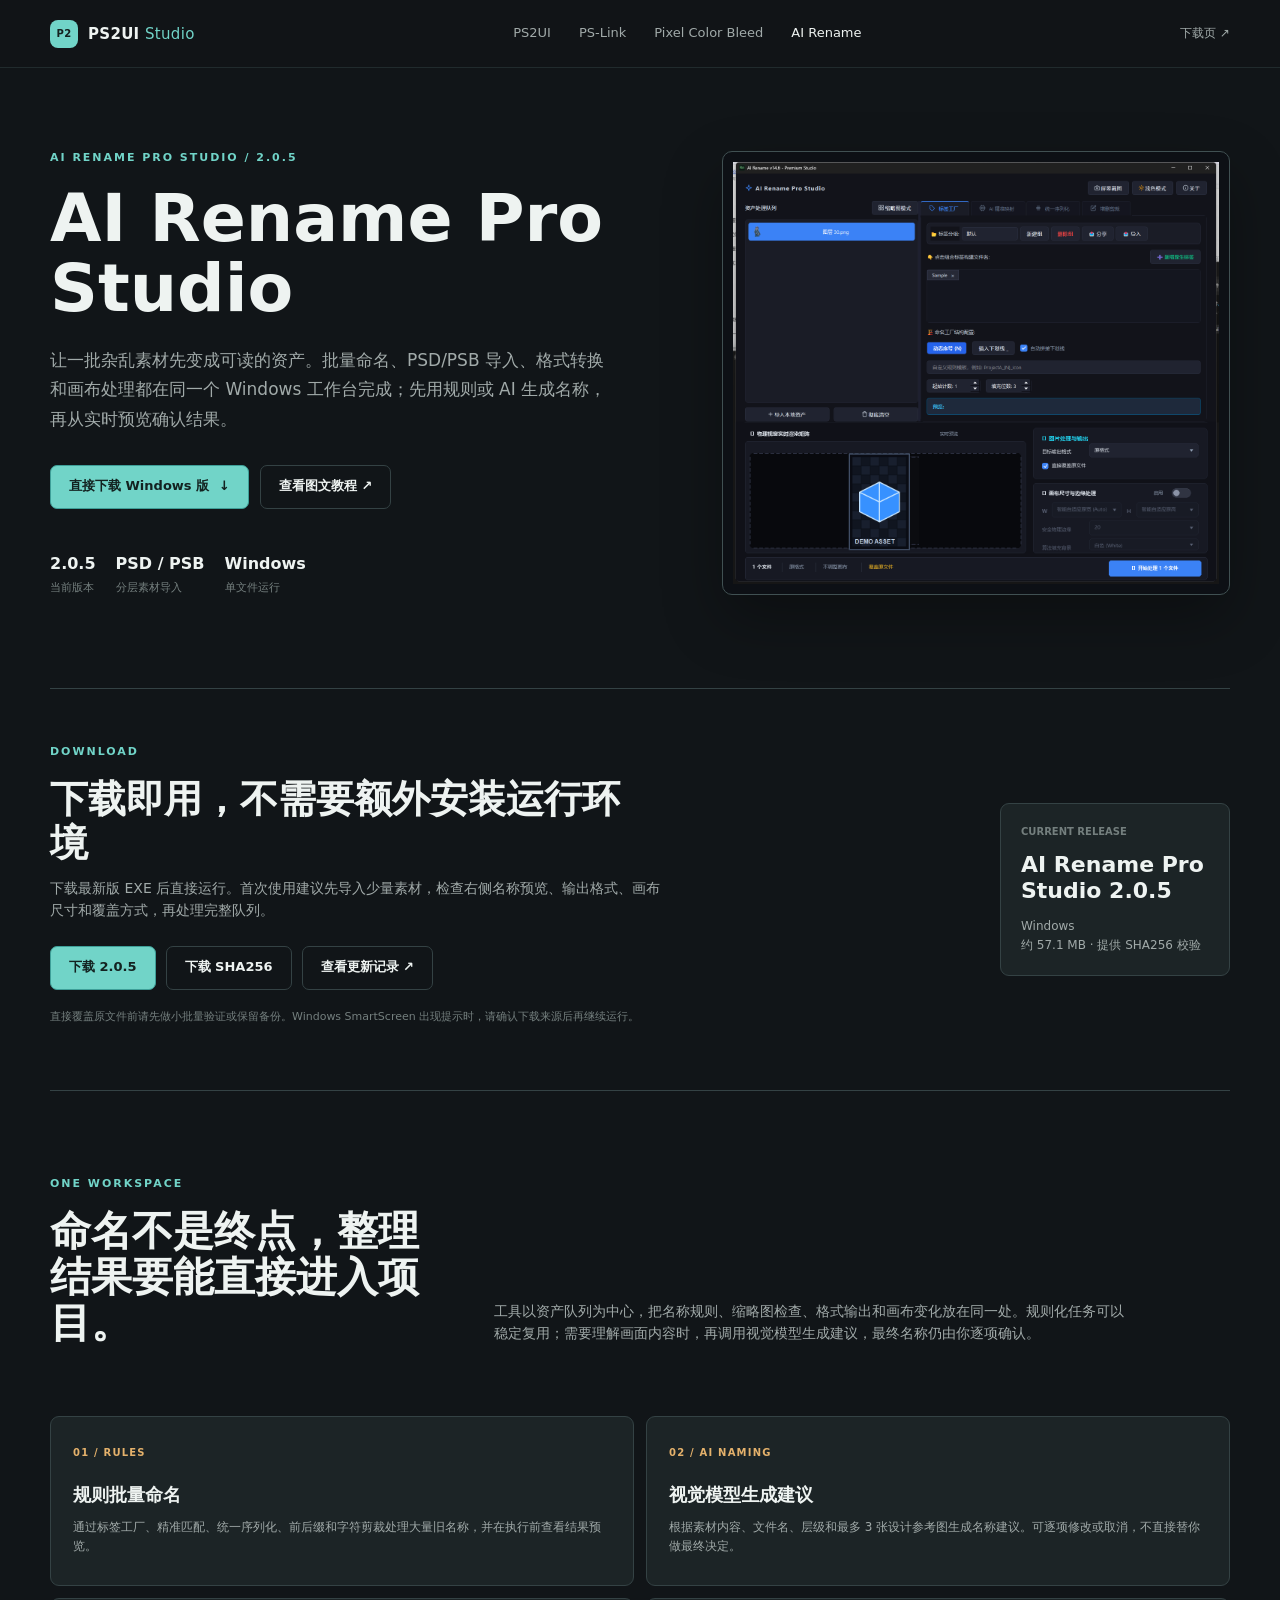
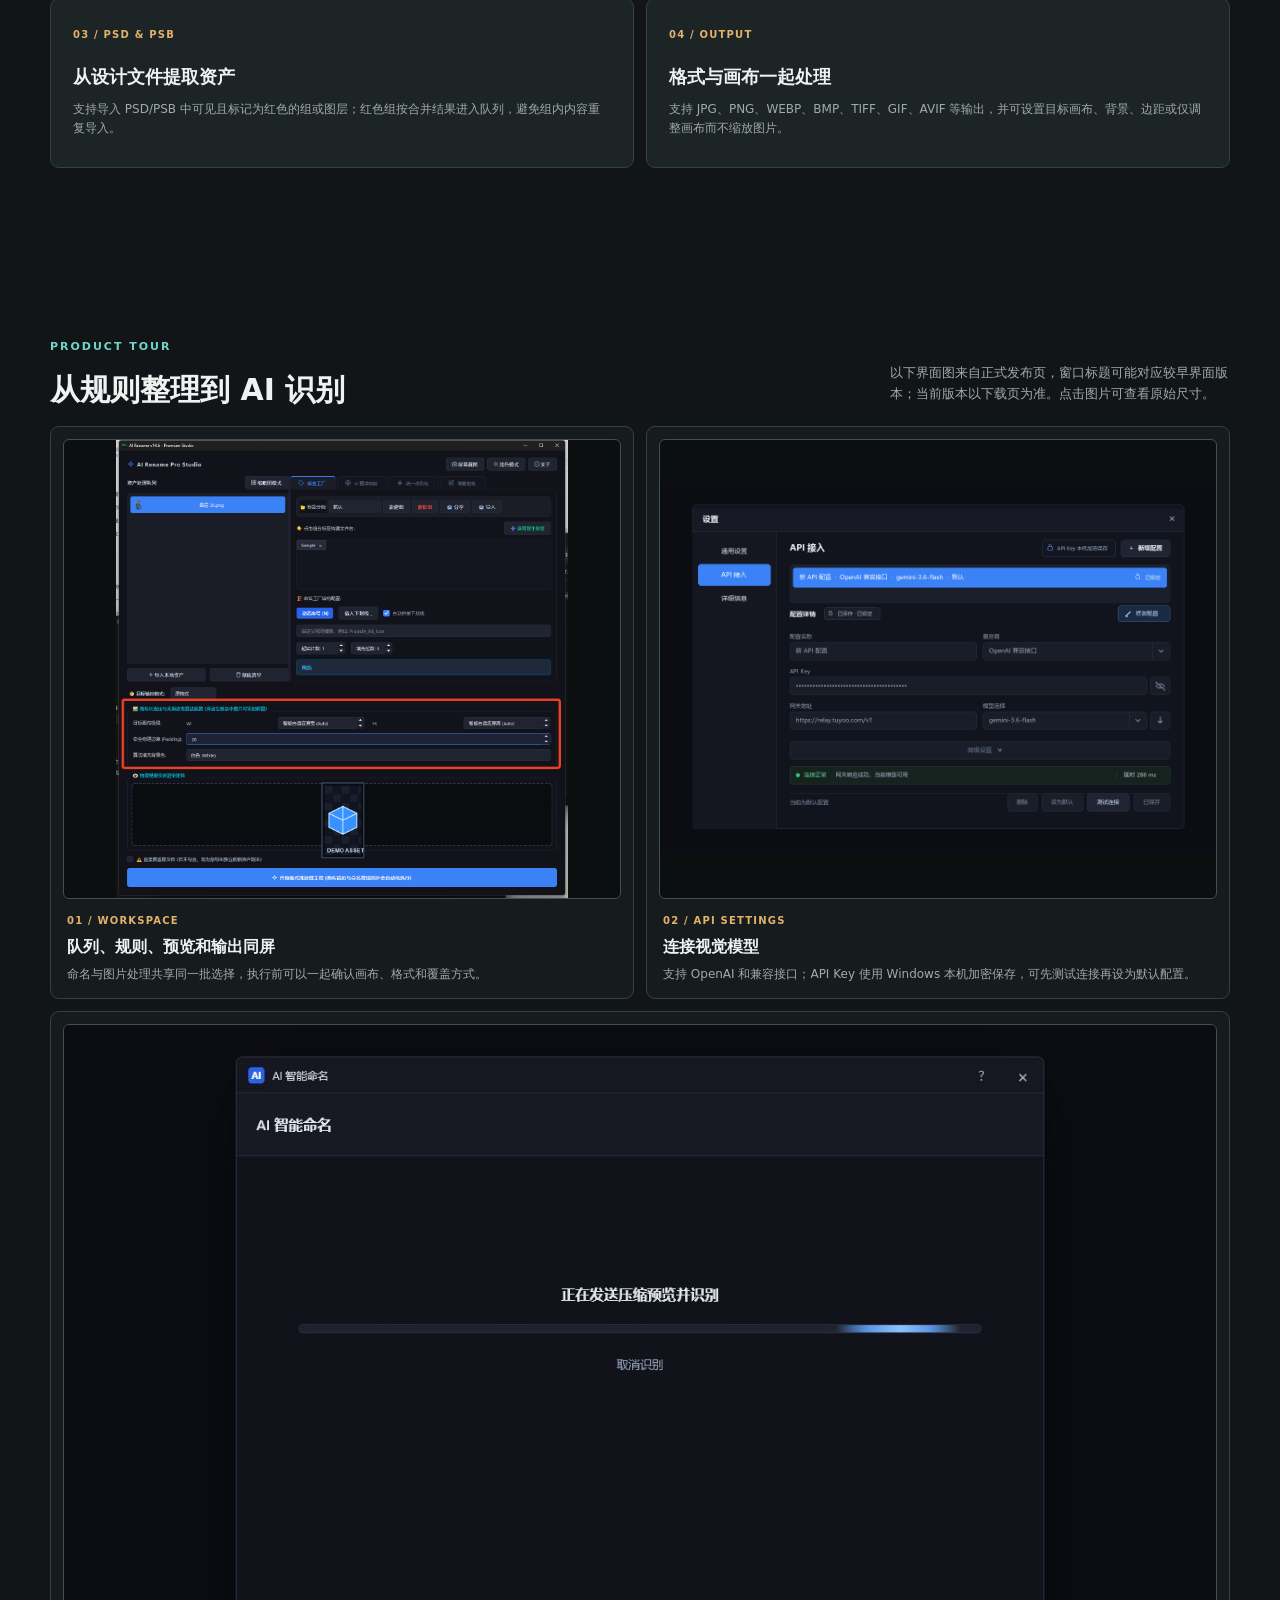
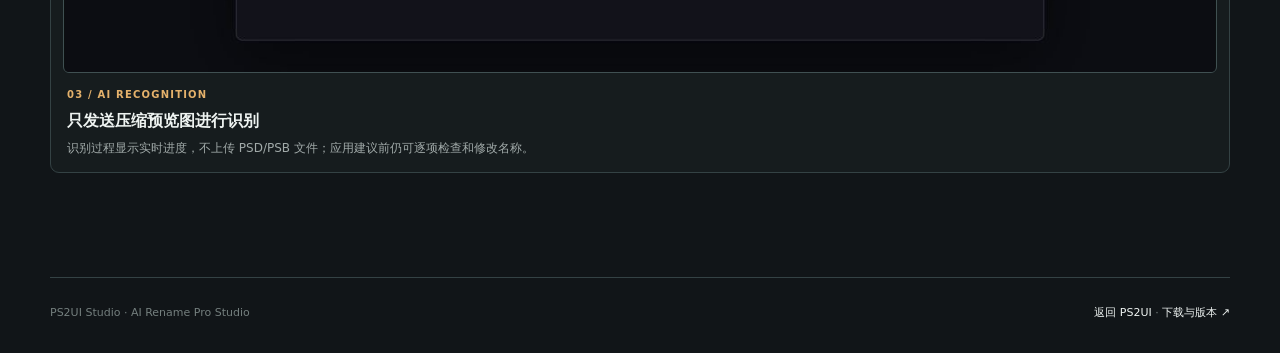
==== site/ai-rename.html @ 1128de28 "feat: add AI Rename product page" ====
<!doctype html>
<html lang="zh-CN">
  <head>
    <meta charset="UTF-8" />
    <meta name="viewport" content="width=device-width, initial-scale=1" />
    <meta name="theme-color" content="#111518" />
    <meta name="description" content="AI Rename Pro Studio 是面向设计资产、游戏资源和图片素材的 Windows 批量命名与整理工具。" />
    <title>AI Rename Pro Studio | PS2UI Studio</title>
    <link rel="stylesheet" href="./styles.css" />
  </head>
  <body class="tool-page">
    <header class="site-header">
      <a class="wordmark" href="./" aria-label="PS2UI Studio 首页"><span class="wordmark-mark">P2</span><span>PS2UI <em>Studio</em></span></a>
      <nav class="site-nav" aria-label="主导航">
        <a href="./">PS2UI</a>
        <a href="./ps-link.html">PS-Link</a>
        <a href="./pixel-color-bleed.html">Pixel Color Bleed</a>
        <a class="current" href="./ai-rename.html" aria-current="page">AI Rename</a>
      </nav>
      <a class="header-link" href="https://github.com/LeoWalker023/AI-Rename-Pro-Studio-Releases/releases/latest" target="_blank" rel="noreferrer">下载页 <span aria-hidden="true">↗</span></a>
    </header>

    <main id="top">
      <section class="tool-page-hero section-shell">
        <div class="tool-page-copy">
          <p class="eyebrow">AI RENAME PRO STUDIO / 2.0.5</p>
          <h1>AI Rename Pro Studio</h1>
          <p class="hero-lead">让一批杂乱素材先变成可读的资产。批量命名、PSD/PSB 导入、格式转换和画布处理都在同一个 Windows 工作台完成；先用规则或 AI 生成名称，再从实时预览确认结果。</p>
          <div class="hero-actions"><a class="button button-primary" href="https://github.com/LeoWalker023/AI-Rename-Pro-Studio-Releases/releases/download/v2.0.5/AI-Rename-Pro-Studio-2.0.5.exe">直接下载 Windows 版 <span aria-hidden="true">↓</span></a><a class="button button-quiet" href="https://github.com/LeoWalker023/AI-Rename-Pro-Studio-Releases/blob/main/docs/AI-RENAME-README.md" target="_blank" rel="noreferrer">查看图文教程 ↗</a></div>
          <div class="hero-facts" aria-label="AI Rename Pro Studio 信息"><span><strong>2.0.5</strong> 当前版本</span><span><strong>PSD / PSB</strong> 分层素材导入</span><span><strong>Windows</strong> 单文件运行</span></div>
        </div>
        <div class="tool-page-visual ai-rename-visual"><a href="./assets/ai-rename-main.png" target="_blank" rel="noreferrer"><img src="./assets/ai-rename-main.png" alt="AI Rename Pro Studio 主界面，包含资产队列、命名规则、输出与画布设置" /></a></div>
      </section>

      <section class="section-shell tool-download ai-rename-download">
        <div class="tool-download-copy">
          <p class="eyebrow">DOWNLOAD</p>
          <h2>下载即用，不需要额外安装运行环境</h2>
          <p>下载最新版 EXE 后直接运行。首次使用建议先导入少量素材，检查右侧名称预览、输出格式、画布尺寸和覆盖方式，再处理完整队列。</p>
          <div class="tool-download-actions"><a class="button button-primary" href="https://github.com/LeoWalker023/AI-Rename-Pro-Studio-Releases/releases/download/v2.0.5/AI-Rename-Pro-Studio-2.0.5.exe">下载 2.0.5</a><a class="button button-quiet" href="https://github.com/LeoWalker023/AI-Rename-Pro-Studio-Releases/releases/download/v2.0.5/AI-Rename-Pro-Studio-2.0.5.exe.sha256">下载 SHA256</a><a class="button button-quiet" href="https://github.com/LeoWalker023/AI-Rename-Pro-Studio-Releases/releases/latest" target="_blank" rel="noreferrer">查看更新记录 ↗</a></div>
          <p class="tool-note">直接覆盖原文件前请先做小批量验证或保留备份。Windows SmartScreen 出现提示时，请确认下载来源后再继续运行。</p>
        </div>
        <aside class="download-spec" aria-label="下载信息"><span>CURRENT RELEASE</span><strong>AI Rename Pro Studio 2.0.5</strong><small>Windows<br />约 57.1 MB · 提供 SHA256 校验</small></aside>
      </section>

      <section class="section-shell tool-explanation">
        <div><p class="eyebrow">ONE WORKSPACE</p><h2>命名不是终点，整理结果要能直接进入项目。</h2></div>
        <p>工具以资产队列为中心，把名称规则、缩略图检查、格式输出和画布变化放在同一处。规则化任务可以稳定复用；需要理解画面内容时，再调用视觉模型生成建议，最终名称仍由你逐项确认。</p>
      </section>

      <section class="section-shell tool-detail-grid">
        <article class="tool-detail"><span class="guide-kicker">01 / RULES</span><h3>规则批量命名</h3><p>通过标签工厂、精准匹配、统一序列化、前后缀和字符剪裁处理大量旧名称，并在执行前查看结果预览。</p></article>
        <article class="tool-detail"><span class="guide-kicker">02 / AI NAMING</span><h3>视觉模型生成建议</h3><p>根据素材内容、文件名、层级和最多 3 张设计参考图生成名称建议。可逐项修改或取消，不直接替你做最终决定。</p></article>
        <article class="tool-detail"><span class="guide-kicker">03 / PSD &amp; PSB</span><h3>从设计文件提取资产</h3><p>支持导入 PSD/PSB 中可见且标记为红色的组或图层；红色组按合并结果进入队列，避免组内内容重复导入。</p></article>
        <article class="tool-detail"><span class="guide-kicker">04 / OUTPUT</span><h3>格式与画布一起处理</h3><p>支持 JPG、PNG、WEBP、BMP、TIFF、GIF、AVIF 等输出，并可设置目标画布、背景、边距或仅调整画布而不缩放图片。</p></article>
      </section>

      <section class="section-shell ai-rename-showcase">
        <div class="panel-gallery-heading"><div><p class="eyebrow">PRODUCT TOUR</p><h3>从规则整理到 AI 识别</h3></div><p>以下界面图来自正式发布页，窗口标题可能对应较早界面版本；当前版本以下载页为准。点击图片可查看原始尺寸。</p></div>
        <div class="panel-gallery ai-rename-gallery">
          <figure class="panel-shot"><div class="panel-shot-image"><a href="./assets/ai-rename-workspace.png" target="_blank" rel="noreferrer"><img src="./assets/ai-rename-workspace.png" alt="AI Rename Pro Studio 画布处理和批量执行界面" /></a></div><figcaption><span class="panel-shot-kicker">01 / WORKSPACE</span><strong>队列、规则、预览和输出同屏</strong><span>命名与图片处理共享同一批选择，执行前可以一起确认画布、格式和覆盖方式。</span></figcaption></figure>
          <figure class="panel-shot"><div class="panel-shot-image"><a href="./assets/ai-rename-api-settings.png" target="_blank" rel="noreferrer"><img src="./assets/ai-rename-api-settings.png" alt="AI Rename Pro Studio API 接入设置界面" /></a></div><figcaption><span class="panel-shot-kicker">02 / API SETTINGS</span><strong>连接视觉模型</strong><span>支持 OpenAI 和兼容接口；API Key 使用 Windows 本机加密保存，可先测试连接再设为默认配置。</span></figcaption></figure>
          <figure class="panel-shot panel-shot-wide"><div class="panel-shot-image"><a href="./assets/ai-rename-ai-progress.jpg" target="_blank" rel="noreferrer"><img src="./assets/ai-rename-ai-progress.jpg" alt="AI Rename Pro Studio 正在发送压缩预览并进行 AI 识别" /></a></div><figcaption><span class="panel-shot-kicker">03 / AI RECOGNITION</span><strong>只发送压缩预览图进行识别</strong><span>识别过程显示实时进度，不上传 PSD/PSB 文件；应用建议前仍可逐项检查和修改名称。</span></figcaption></figure>
        </div>
      </section>
    </main>

    <footer class="site-footer section-shell"><span>PS2UI Studio · AI Rename Pro Studio</span><span><a href="./">返回 PS2UI</a> · <a href="https://github.com/LeoWalker023/AI-Rename-Pro-Studio-Releases/releases/latest" target="_blank" rel="noreferrer">下载与版本 ↗</a></span></footer>
  </body>
</html>
---- site/styles.css ----
:root {
  --ink: #eef3f1;
  --muted: #a1aaa9;
  --quiet: #747f7e;
  --bg: #111518;
  --band: #171d1f;
  --surface: #1c2426;
  --surface-2: #232c2e;
  --line: #344244;
  --teal: #71d4c8;
  --teal-deep: #3e9f98;
  --amber: #e4b16b;
  --coral: #e2776d;
}

* { box-sizing: border-box; }

html { scroll-behavior: smooth; }

body {
  margin: 0;
  color: var(--ink);
  background: var(--bg);
  font-family: Inter, ui-sans-serif, system-ui, -apple-system, BlinkMacSystemFont, "Segoe UI", "Microsoft YaHei", sans-serif;
  font-size: 15px;
  line-height: 1.6;
}

a { color: inherit; text-decoration: none; }

.section-shell { width: min(1180px, calc(100% - 48px)); margin: 0 auto; }

.site-header {
  position: sticky;
  top: 0;
  z-index: 10;
  display: flex;
  align-items: center;
  justify-content: space-between;
  gap: 24px;
  min-height: 68px;
  padding: 0 max(24px, calc((100vw - 1180px) / 2));
  border-bottom: 1px solid rgba(112, 143, 142, 0.18);
  background: rgba(17, 21, 24, 0.94);
  backdrop-filter: blur(14px);
}

.wordmark { display: inline-flex; align-items: center; gap: 10px; font-size: 15px; font-weight: 700; letter-spacing: .02em; }
.wordmark em { color: var(--teal); font-style: normal; font-weight: 500; }
.wordmark-mark { display: grid; place-items: center; width: 28px; height: 28px; border-radius: 8px; color: #14211f; background: var(--teal); font-size: 10px; font-weight: 800; }
.site-nav { display: flex; gap: 28px; color: var(--muted); font-size: 13px; }
.site-nav a:hover, .header-link:hover, .text-link:hover { color: var(--teal); }
.site-nav a.current { color: var(--ink); }
.header-link { color: var(--muted); font-size: 12px; }

.hero { display: grid; grid-template-columns: minmax(0, .92fr) minmax(420px, 1.08fr); align-items: center; gap: 76px; min-height: 620px; padding-top: 68px; padding-bottom: 76px; }
.eyebrow { margin: 0 0 16px; color: var(--teal); font-size: 11px; font-weight: 700; letter-spacing: .18em; }
h1, h2, h3, p { margin-top: 0; }
h1 { max-width: 620px; margin-bottom: 22px; font-size: clamp(42px, 5.2vw, 72px); line-height: 1.06; letter-spacing: 0; }
.hero-lead { max-width: 560px; margin-bottom: 30px; color: var(--muted); font-size: 17px; line-height: 1.75; }
.hero-actions { display: flex; flex-wrap: wrap; gap: 11px; }
.button { display: inline-flex; align-items: center; justify-content: center; gap: 10px; min-height: 44px; padding: 0 18px; border: 1px solid var(--line); border-radius: 7px; font-size: 13px; font-weight: 700; }
.button-primary { border-color: var(--teal-deep); color: #132220; background: var(--teal); }
.button-primary:hover { background: #8ce2d8; }
.button-quiet { color: var(--ink); background: transparent; }
.button-quiet:hover { border-color: var(--teal-deep); color: var(--teal); }
.hero-facts { display: flex; flex-wrap: wrap; gap: 20px; margin-top: 42px; color: var(--quiet); font-size: 11px; }
.hero-facts strong { display: block; margin-bottom: 3px; color: var(--ink); font-size: 16px; font-variant-numeric: tabular-nums; }

.hero-visual { min-width: 0; }
.visual-window { overflow: hidden; border: 1px solid #405052; border-radius: 12px; background: var(--surface); box-shadow: 0 25px 70px rgba(0, 0, 0, .32); }
.visual-window-bar { display: flex; align-items: center; gap: 6px; height: 40px; padding: 0 16px; border-bottom: 1px solid var(--line); color: #8d9997; background: #182022; font-size: 10px; }
.visual-window-bar span { width: 7px; height: 7px; border-radius: 50%; background: #56605f; }
.visual-window-bar span:first-child { background: var(--coral); }
.visual-window-bar span:nth-child(2) { background: var(--amber); }
.visual-window-bar span:nth-child(3) { background: var(--teal); }
.visual-window-bar b { margin-left: 8px; font-weight: 600; letter-spacing: .06em; }
.visual-window-body { display: grid; grid-template-columns: 148px minmax(0, 1fr); min-height: 360px; }
.visual-sidebar { padding: 22px 14px; border-right: 1px solid var(--line); background: #192022; }
.sidebar-label { display: block; margin-bottom: 10px; color: #6f7c7a; font-size: 9px; font-weight: 700; letter-spacing: .14em; }
.sidebar-label.lower { margin-top: 28px; }
.sidebar-item { display: block; padding: 8px 9px; border-radius: 5px; color: #87918f; font-size: 11px; }
.sidebar-item.active { color: var(--ink); background: #2b4746; }
.target-chip { display: inline-block; margin: 0 4px 6px 0; padding: 3px 6px; border: 1px solid #3d5554; border-radius: 999px; color: #8cc3bd; font-size: 9px; }
.visual-stage { display: flex; flex-direction: column; justify-content: center; min-width: 0; padding: 30px 34px; background: #202729; }
.stage-caption, .stage-footer { display: flex; justify-content: space-between; gap: 16px; color: #8c9997; font-size: 10px; }
.stage-caption b { color: var(--teal); font-weight: 600; }
.slice-art { display: grid; grid-template-columns: 26% 48% 26%; grid-template-rows: 29% 42% 29%; width: min(100%, 390px); aspect-ratio: 1.9; margin: 24px auto; border: 1px solid #74cfc6; background: #315b58; box-shadow: 0 14px 28px rgba(0, 0, 0, .25); }
.slice-art i { display: block; border: 1px solid rgba(164, 238, 230, .3); background: #407772; }
.slice-art i:nth-child(2), .slice-art i:nth-child(4), .slice-art i:nth-child(6), .slice-art i:nth-child(8) { background: #4e9189; }
.slice-art i:nth-child(5) { background: #65a8a0; }
.stage-footer { justify-content: flex-start; align-items: center; flex-wrap: wrap; }
.stage-dot, .live-dot { display: inline-block; width: 7px; height: 7px; border-radius: 50%; background: var(--teal); box-shadow: 0 0 0 3px rgba(113, 212, 200, .12); }
.stage-size { margin-left: auto; color: #6c7b79; }

.release-band { display: flex; justify-content: space-between; gap: 24px; padding: 15px max(24px, calc((100vw - 1180px) / 2)); border-top: 1px solid var(--line); border-bottom: 1px solid var(--line); color: var(--muted); background: var(--band); font-size: 12px; }
.release-band > div:first-child { display: flex; align-items: center; gap: 10px; color: var(--ink); }
.release-band-note { color: var(--quiet); }

.content-section { padding-top: 104px; padding-bottom: 104px; }
.section-heading { display: flex; align-items: end; justify-content: space-between; gap: 48px; margin-bottom: 36px; }
.section-heading.compact { margin-bottom: 28px; }
.section-heading h2 { margin-bottom: 0; font-size: clamp(28px, 3vw, 42px); line-height: 1.15; }
.section-heading > p { max-width: 390px; margin-bottom: 3px; color: var(--muted); font-size: 13px; }
.text-link { color: var(--teal); font-size: 12px; font-weight: 700; white-space: nowrap; }
.product-grid { display: grid; grid-template-columns: repeat(3, minmax(0, 1fr)); gap: 12px; }
.product-card { display: flex; flex-direction: column; min-height: 258px; padding: 22px; border: 1px solid var(--line); border-radius: 9px; background: var(--surface); }
.product-card:hover { border-color: #50706e; background: var(--surface-2); }
.product-card-featured { border-color: #5b9f98; background: #203331; }
.product-card-featured:hover { border-color: var(--teal); background: #27413f; }
.product-card-featured .product-icon { border-color: var(--teal); color: #112321; background: var(--teal); }
.product-card-featured .product-kind { color: var(--amber); }
.product-top { display: flex; align-items: flex-start; justify-content: space-between; gap: 16px; }
.product-icon { display: grid; place-items: center; width: 32px; height: 32px; border: 1px solid #4a6664; border-radius: 8px; color: var(--teal); background: #243a39; font-size: 10px; font-weight: 800; letter-spacing: .04em; }
.product-kind { color: var(--quiet); font-size: 10px; text-align: right; }
.product-card h3 { margin: 24px 0 6px; font-size: 20px; }
.product-host { min-height: 42px; color: var(--muted); font-size: 12px; }
.product-description { margin: 0; color: var(--quiet); font-size: 12px; line-height: 1.55; }
.product-meta { display: flex; align-items: center; justify-content: space-between; gap: 10px; margin-top: auto; padding-top: 20px; border-top: 1px solid #303b3d; }
.product-version { color: var(--teal); font-size: 12px; font-weight: 700; font-variant-numeric: tabular-nums; }
.product-download { color: var(--ink); font-size: 12px; font-weight: 700; }
.product-download:hover { color: var(--teal); }
.loading-state { grid-column: 1 / -1; padding: 28px; border: 1px dashed var(--line); color: var(--muted); text-align: center; }
.error-state { color: var(--coral); }

.workflow-section { border-top: 1px solid var(--line); }
.workflow-line { display: grid; grid-template-columns: repeat(3, 1fr); gap: 0; border-top: 1px solid var(--line); }
.workflow-step { min-height: 204px; padding: 24px 28px 20px 0; border-right: 1px solid var(--line); }
.workflow-step + .workflow-step { padding-left: 28px; }
.workflow-step:last-child { border-right: 0; }
.step-number { color: var(--amber); font-size: 11px; font-weight: 700; letter-spacing: .12em; }
.workflow-step h3 { margin: 24px 0 8px; font-size: 17px; }
.workflow-step p { max-width: 260px; margin-bottom: 0; color: var(--muted); font-size: 12px; }

.tutorial-section { border-top: 1px solid var(--line); }
.tutorial-video { display: grid; grid-template-columns: minmax(220px, .72fr) minmax(0, 1.28fr); align-items: stretch; gap: 30px; margin-bottom: 38px; padding: 22px; border: 1px solid var(--line); border-radius: 9px; background: linear-gradient(115deg, #1b2527 0%, #182022 100%); }
.tutorial-video-copy { display: flex; flex-direction: column; justify-content: center; min-width: 0; }
.tutorial-video-copy .eyebrow { margin-bottom: 12px; }
.tutorial-video-copy h3 { max-width: 340px; margin-bottom: 12px; font-size: clamp(21px, 2.4vw, 30px); line-height: 1.2; }
.tutorial-video-copy p:not(.eyebrow) { max-width: 380px; margin-bottom: 22px; color: var(--muted); font-size: 13px; }
.tutorial-video-details { display: flex; align-items: center; justify-content: space-between; flex-wrap: wrap; gap: 12px; color: var(--quiet); font-size: 11px; }
.video-download { color: var(--teal); font-weight: 700; }
.video-download:hover { color: var(--ink); }
.tutorial-video-frame { min-width: 0; overflow: hidden; aspect-ratio: 16 / 9; border: 1px solid #405052; border-radius: 7px; background: #0b0f10; box-shadow: 0 18px 34px rgba(0, 0, 0, .22); }
.tutorial-video-frame video { display: block; width: 100%; height: 100%; background: #0b0f10; object-fit: contain; }
.panel-gallery-heading { display: flex; align-items: end; justify-content: space-between; gap: 28px; margin: 46px 0 18px; }
.panel-gallery-heading h3 { margin-bottom: 0; font-size: clamp(21px, 2.4vw, 30px); line-height: 1.2; }
.panel-gallery-heading > p { max-width: 340px; margin-bottom: 3px; color: var(--muted); font-size: 13px; }
.panel-gallery { display: grid; grid-template-columns: repeat(3, minmax(0, 1fr)); gap: 12px; margin-bottom: 38px; }
.panel-shot { min-width: 0; margin: 0; padding: 12px; border: 1px solid var(--line); border-radius: 9px; background: #161c1e; }
.panel-shot-image { display: flex; align-items: flex-start; justify-content: center; height: 620px; overflow: hidden; border: 1px solid #405052; border-radius: 6px; background: #0b0f10; }
.panel-shot-image a { display: flex; align-items: flex-start; justify-content: center; width: 100%; height: 100%; }
.panel-shot-image img { display: block; width: 100%; height: 100%; object-fit: contain; }
.panel-shot figcaption { display: flex; flex-direction: column; gap: 5px; padding: 14px 4px 2px; }
.panel-shot-kicker { color: var(--amber); font-size: 10px; font-weight: 700; letter-spacing: .12em; }
.panel-shot strong { font-size: 16px; }
.panel-shot figcaption span:last-child { color: var(--muted); font-size: 12px; }
.guide-grid { display: grid; grid-template-columns: repeat(3, 1fr); gap: 12px; }
.guide-item { display: flex; flex-direction: column; min-height: 180px; padding: 22px; border: 1px solid var(--line); border-radius: 9px; background: #161c1e; }
.guide-item:hover { border-color: #50706e; background: var(--surface); }
.guide-kicker { color: var(--amber); font-size: 10px; font-weight: 700; letter-spacing: .12em; }
.guide-item strong { margin: 24px 0 7px; font-size: 17px; }
.guide-item span:last-child { color: var(--muted); font-size: 12px; }

.tool-page-hero { display: grid; grid-template-columns: minmax(0, 1fr) minmax(340px, .84fr); align-items: center; gap: 68px; min-height: 620px; padding-top: 72px; padding-bottom: 82px; }
.tool-page-copy { min-width: 0; }
.tool-page-copy h1 { max-width: 660px; margin-bottom: 22px; }
.tool-page-visual { display: flex; align-items: flex-start; justify-content: center; min-width: 0; max-height: 590px; overflow: hidden; border: 1px solid #405052; border-radius: 10px; background: #0b0f10; box-shadow: 0 24px 60px rgba(0, 0, 0, .3); }
.tool-page-visual img { display: block; width: 100%; height: 100%; object-fit: contain; }
.tool-page-visual:not(.pixel-bleed-visual) img { width: auto; max-width: 100%; max-height: 590px; }
.pixel-bleed-visual { min-height: 500px; padding: 18px; background: #0f1415; }
.ai-rename-visual { padding: 10px; background: #0d1015; }
.ai-rename-visual a { display: flex; align-items: center; justify-content: center; width: 100%; height: 100%; }
.ai-rename-download { grid-template-columns: minmax(0, 1fr) 260px; }
.download-spec { display: grid; gap: 12px; padding: 20px; border: 1px solid var(--line); border-radius: 9px; background: var(--surface); }
.download-spec span { color: var(--quiet); font-size: 10px; font-weight: 700; letter-spacing: 0; }
.download-spec strong { font-size: 22px; line-height: 1.2; }
.download-spec small { color: var(--muted); font-size: 12px; }
.tool-download { display: grid; grid-template-columns: minmax(0, 1fr) 230px; align-items: center; gap: 48px; padding-top: 54px; padding-bottom: 54px; border-top: 1px solid var(--line); border-bottom: 1px solid var(--line); }
.tool-download-copy h2 { max-width: 580px; margin-bottom: 12px; font-size: clamp(26px, 3vw, 42px); line-height: 1.15; }
.tool-download-copy > p:not(.eyebrow) { max-width: 620px; color: var(--muted); font-size: 14px; }
.tool-download-actions { display: flex; align-items: center; flex-wrap: wrap; gap: 10px; margin-top: 24px; }
.tool-note { margin-top: 18px; color: var(--quiet) !important; font-size: 11px !important; }
.qr-panel { display: flex; flex-direction: column; align-items: center; gap: 8px; padding: 16px; border: 1px solid var(--line); border-radius: 9px; background: var(--surface); text-align: center; }
.qr-panel img { display: block; width: 180px; height: 180px; padding: 8px; border-radius: 5px; background: #f2f5f2; }
.qr-panel strong { font-size: 14px; }
.qr-panel span { color: var(--muted); font-size: 11px; }
.tool-detail-grid { display: grid; grid-template-columns: repeat(2, minmax(0, 1fr)); gap: 12px; padding-top: 70px; padding-bottom: 104px; }
.tool-detail { min-height: 170px; padding: 22px; border: 1px solid var(--line); border-radius: 9px; background: var(--surface); }
.tool-detail h3 { margin: 18px 0 8px; font-size: 18px; }
.tool-detail p { margin-bottom: 0; color: var(--muted); font-size: 12px; }
.tool-explanation { display: grid; grid-template-columns: minmax(220px, .7fr) minmax(0, 1.3fr); align-items: end; gap: 48px; padding-top: 84px; padding-bottom: 0; }
.tool-explanation h2 { max-width: 390px; margin-bottom: 0; font-size: clamp(28px, 3.2vw, 44px); line-height: 1.12; }
.tool-explanation > p { max-width: 640px; margin-bottom: 2px; color: var(--muted); font-size: 14px; }
.ps-link-showcase { padding-top: 20px; padding-bottom: 94px; }
.ps-link-gallery { grid-template-columns: repeat(2, minmax(0, 1fr)); }
.ps-link-gallery .panel-shot-image { align-items: center; height: 480px; }
.ps-link-gallery .panel-shot-image a { align-items: center; }
.ps-link-gallery .panel-shot-image img { width: 100%; height: 100%; object-fit: contain; }
.ps-link-gallery .panel-shot-wide { grid-column: 1 / -1; }
.ps-link-gallery .panel-shot-wide .panel-shot-image { height: 520px; }
.ai-rename-showcase { padding-top: 20px; padding-bottom: 104px; }
.ai-rename-gallery { grid-template-columns: repeat(2, minmax(0, 1fr)); margin-bottom: 0; }
.ai-rename-gallery .panel-shot-image { align-items: center; height: 460px; }
.ai-rename-gallery .panel-shot-image a { align-items: center; }
.ai-rename-gallery .panel-shot-image img { width: 100%; height: 100%; object-fit: contain; }
.ai-rename-gallery .panel-shot-wide { grid-column: 1 / -1; }
.ai-rename-gallery .panel-shot-wide .panel-shot-image { height: auto; aspect-ratio: 16 / 9; }

.site-footer { display: flex; justify-content: space-between; gap: 24px; padding-top: 26px; padding-bottom: 32px; border-top: 1px solid var(--line); color: var(--quiet); font-size: 11px; }
.site-footer a { color: var(--ink); text-decoration: none; }
.site-footer a:hover { color: var(--teal); }

@media (max-width: 900px) {
  .hero { grid-template-columns: 1fr; gap: 42px; min-height: auto; padding-top: 58px; }
  .hero-visual { max-width: 680px; }
  .tool-page-hero { grid-template-columns: 1fr; gap: 42px; min-height: auto; padding-top: 58px; }
  .tool-page-visual { max-width: 620px; }
  .tool-page-visual:not(.pixel-bleed-visual) { justify-self: start; }
  .product-grid { grid-template-columns: repeat(2, minmax(0, 1fr)); }
}

@media (max-width: 640px) {
  .section-shell { width: min(100% - 32px, 560px); }
  .site-header { flex-wrap: wrap; gap: 8px 14px; padding: 10px 16px 0; }
  .site-nav { order: 3; width: calc(100% + 32px); margin: 0 -16px; padding: 0 16px; overflow-x: auto; gap: 4px; border-top: 1px solid rgba(112, 143, 142, .14); scrollbar-width: none; }
  .site-nav::-webkit-scrollbar { display: none; }
  .site-nav a { flex: 0 0 auto; padding: 10px 11px 9px; border-bottom: 2px solid transparent; white-space: nowrap; }
  .site-nav a.current { border-bottom-color: var(--teal); }
  .header-link { margin-left: auto; }
  h1 { font-size: 42px; }
  .hero-lead { font-size: 15px; }
  .hero-facts { gap: 14px; }
  .visual-window-body { grid-template-columns: 1fr; }
  .visual-sidebar { display: none; }
  .visual-stage { padding: 24px 18px; }
  .tool-page-visual { max-height: 560px; }
  .pixel-bleed-visual { min-height: 380px; padding: 12px; }
  .ai-rename-download { grid-template-columns: 1fr; }
  .tool-download { grid-template-columns: 1fr; gap: 28px; padding-top: 40px; padding-bottom: 40px; }
  .qr-panel { justify-self: start; }
  .tool-detail-grid { grid-template-columns: 1fr; padding-top: 46px; padding-bottom: 68px; }
  .tool-explanation { grid-template-columns: 1fr; gap: 18px; padding-top: 58px; }
  .release-band { flex-direction: column; gap: 5px; padding-left: 16px; padding-right: 16px; }
  .section-heading { display: block; }
  .section-heading > p { margin-top: 18px; }
  .tutorial-video { grid-template-columns: 1fr; gap: 20px; margin-bottom: 28px; padding: 16px; }
  .tutorial-video-copy h3 { max-width: none; }
  .tutorial-video-copy p:not(.eyebrow) { max-width: none; }
  .panel-gallery-heading { display: block; margin-top: 34px; }
  .panel-gallery-heading > p { max-width: none; margin-top: 12px; }
  .panel-gallery { grid-template-columns: 1fr; }
  .panel-shot-image { height: min(720px, 178vw); }
  .ps-link-gallery { grid-template-columns: 1fr; }
  .ps-link-gallery .panel-shot-wide { grid-column: auto; }
  .ps-link-gallery .panel-shot-image, .ps-link-gallery .panel-shot-wide .panel-shot-image { height: min(620px, 150vw); }
  .ai-rename-gallery { grid-template-columns: 1fr; }
  .ai-rename-gallery .panel-shot-wide { grid-column: auto; }
  .ai-rename-gallery .panel-shot-image, .ai-rename-gallery .panel-shot-wide .panel-shot-image { height: auto; min-height: 260px; aspect-ratio: 4 / 3; }
  .product-grid, .guide-grid { grid-template-columns: 1fr; }
  .workflow-line { grid-template-columns: 1fr; }
  .workflow-step, .workflow-step + .workflow-step { min-height: auto; padding: 22px 0; border-right: 0; border-bottom: 1px solid var(--line); }
  .workflow-step:last-child { border-bottom: 0; }
  .site-footer { display: block; }
  .site-footer span { display: block; }
  .site-footer span + span { margin-top: 8px; }
}
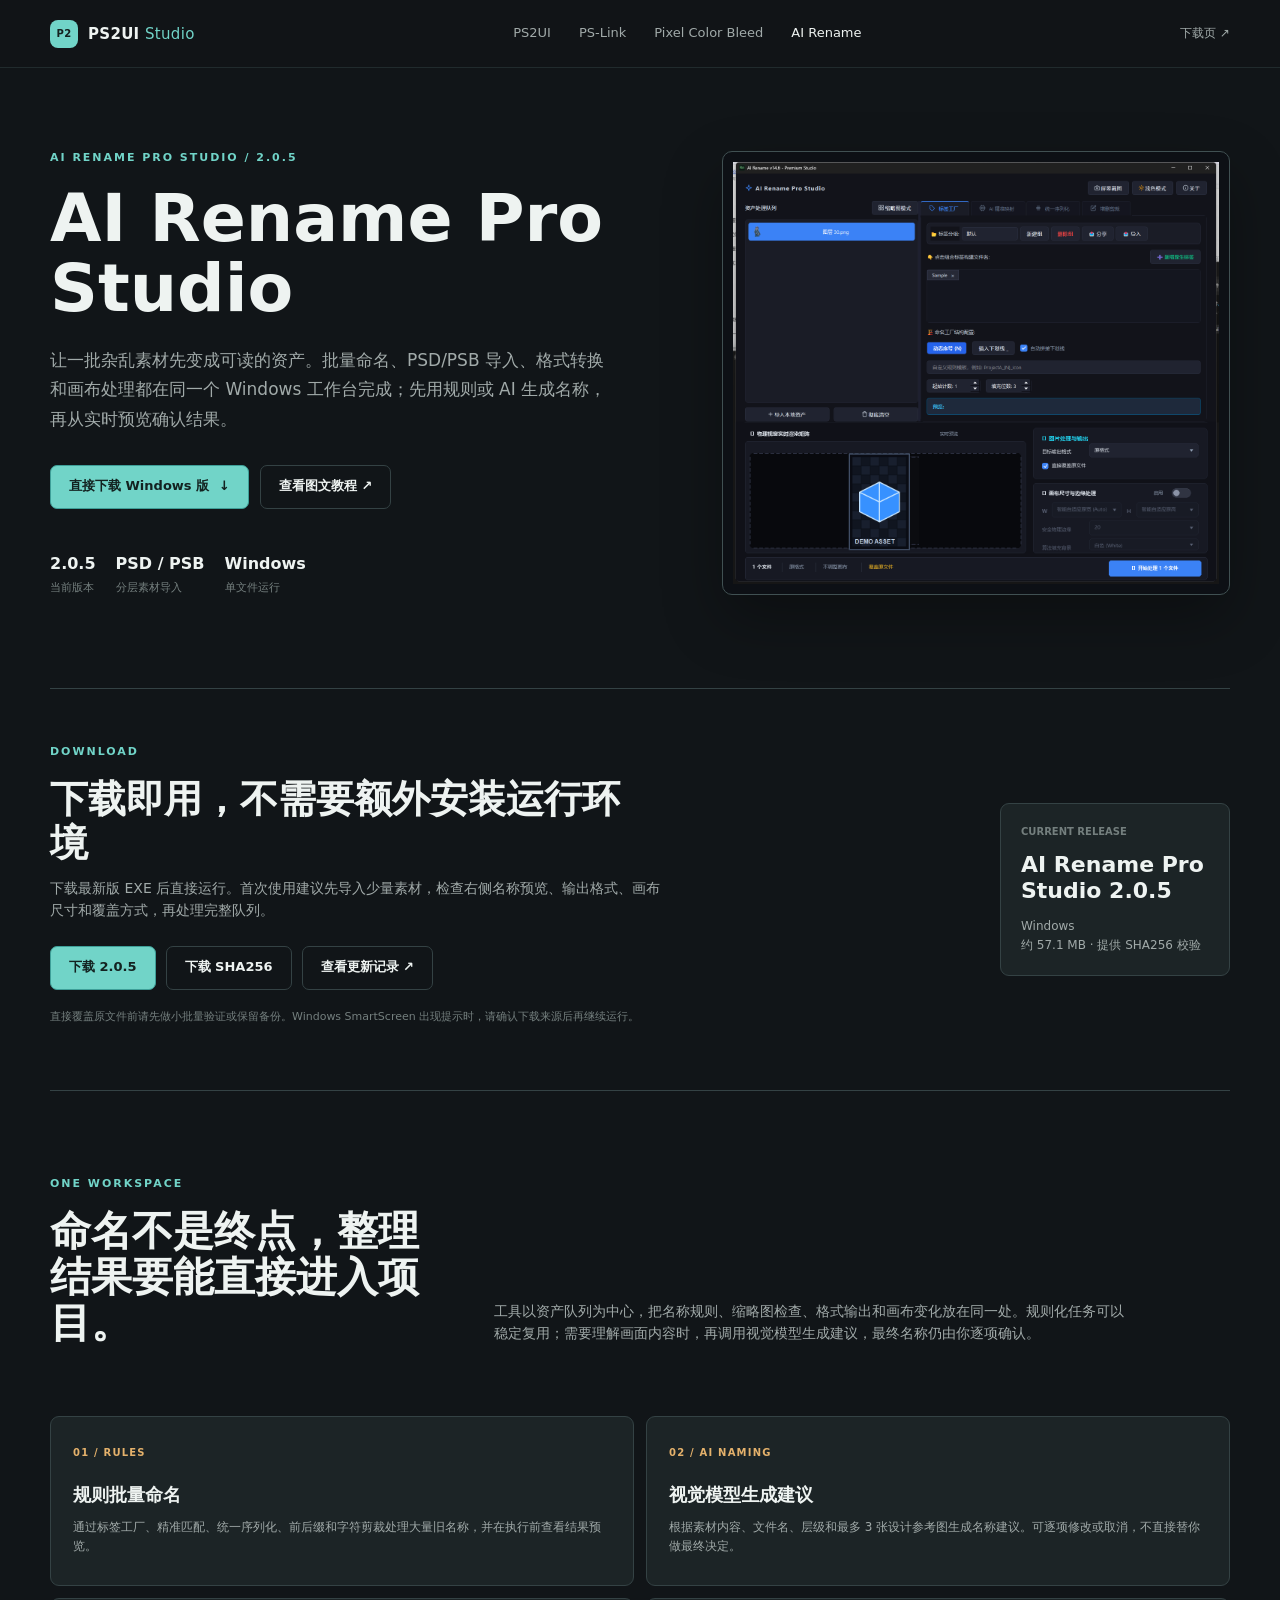
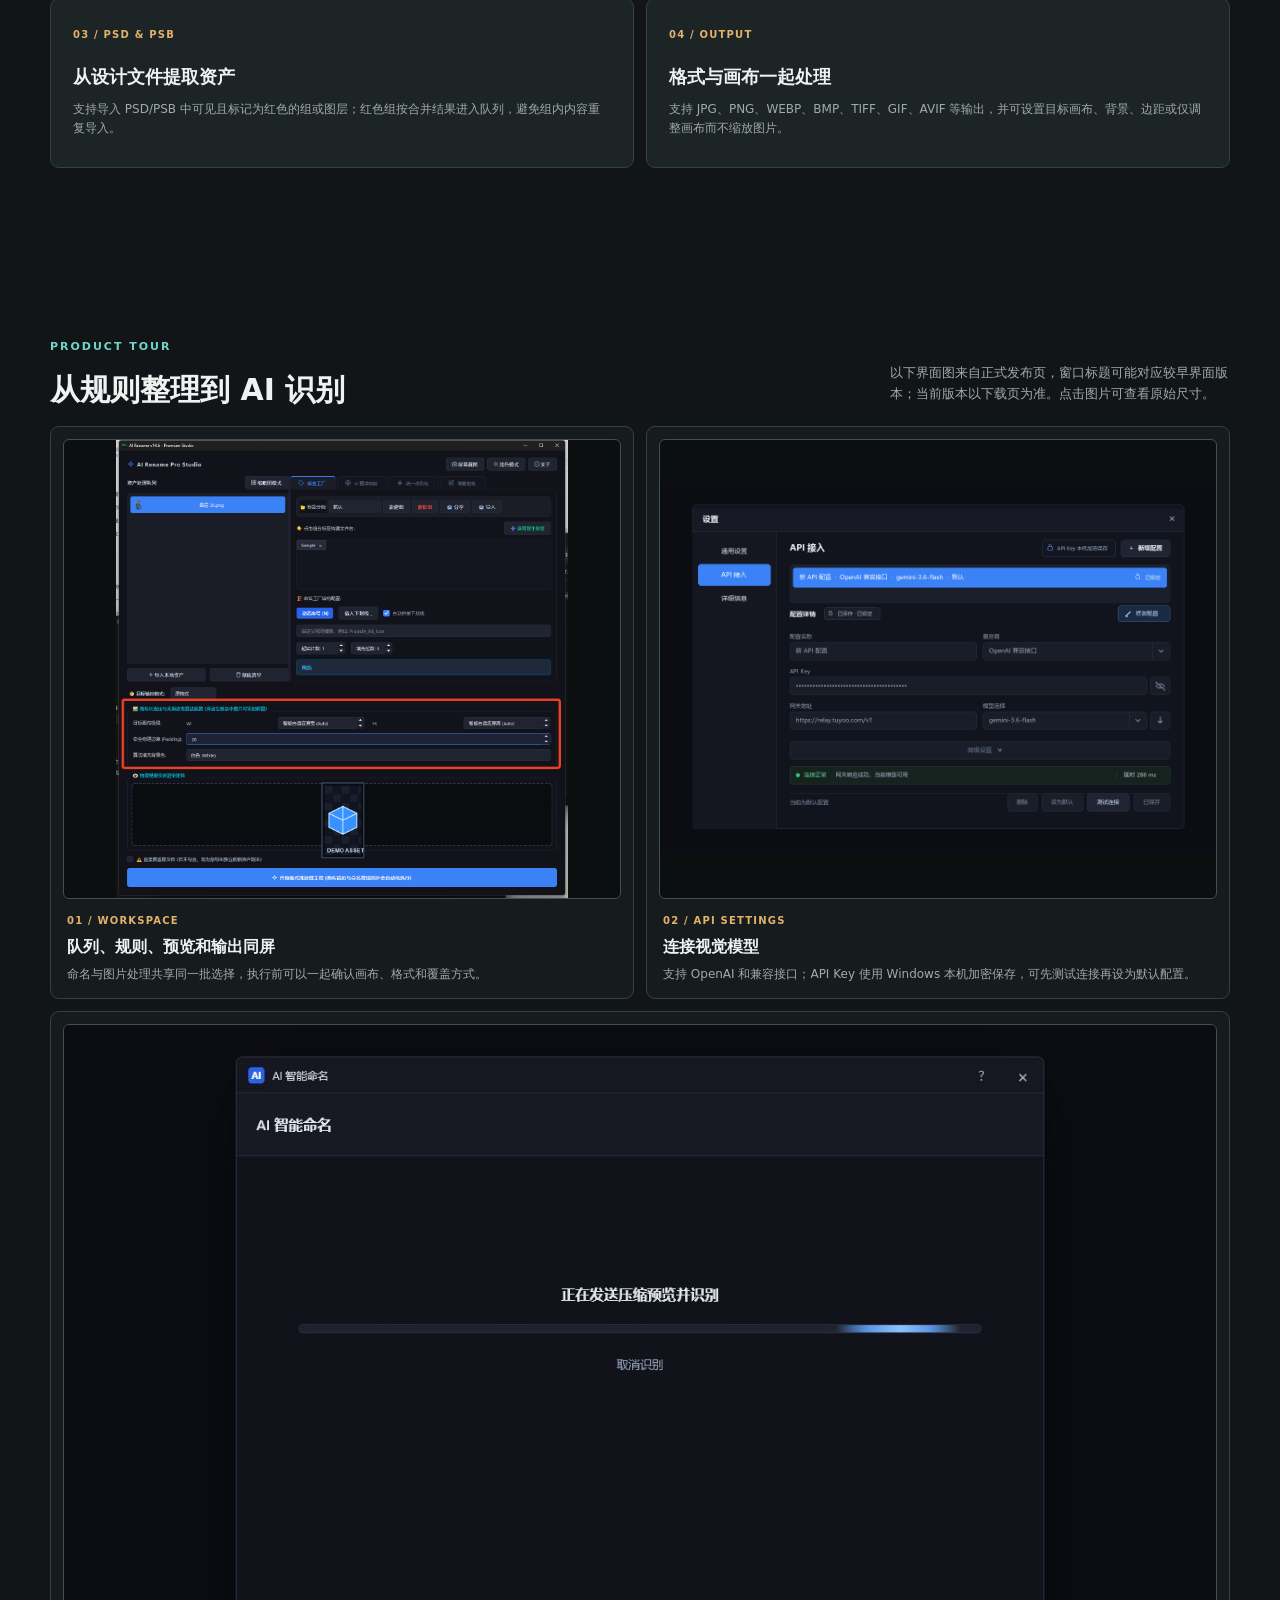
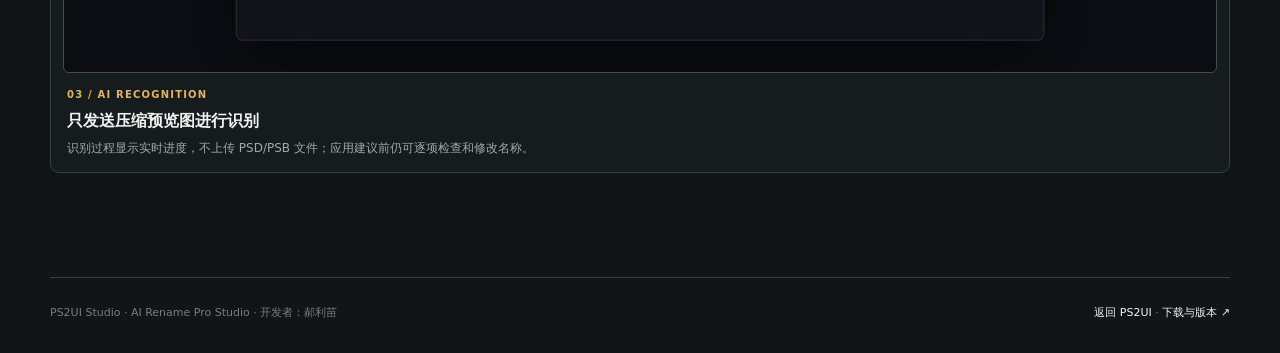
==== commit 3ecae0e6: "docs: add developer credit" ====
--- a/site/ai-rename.html
+++ b/site/ai-rename.html
@@ -65,6 +65,6 @@
       </section>
     </main>
 
-    <footer class="site-footer section-shell"><span>PS2UI Studio · AI Rename Pro Studio</span><span><a href="./">返回 PS2UI</a> · <a href="https://github.com/LeoWalker023/AI-Rename-Pro-Studio-Releases/releases/latest" target="_blank" rel="noreferrer">下载与版本 ↗</a></span></footer>
+    <footer class="site-footer section-shell"><span>PS2UI Studio · AI Rename Pro Studio · 开发者：郝利苗</span><span><a href="./">返回 PS2UI</a> · <a href="https://github.com/LeoWalker023/AI-Rename-Pro-Studio-Releases/releases/latest" target="_blank" rel="noreferrer">下载与版本 ↗</a></span></footer>
   </body>
 </html>
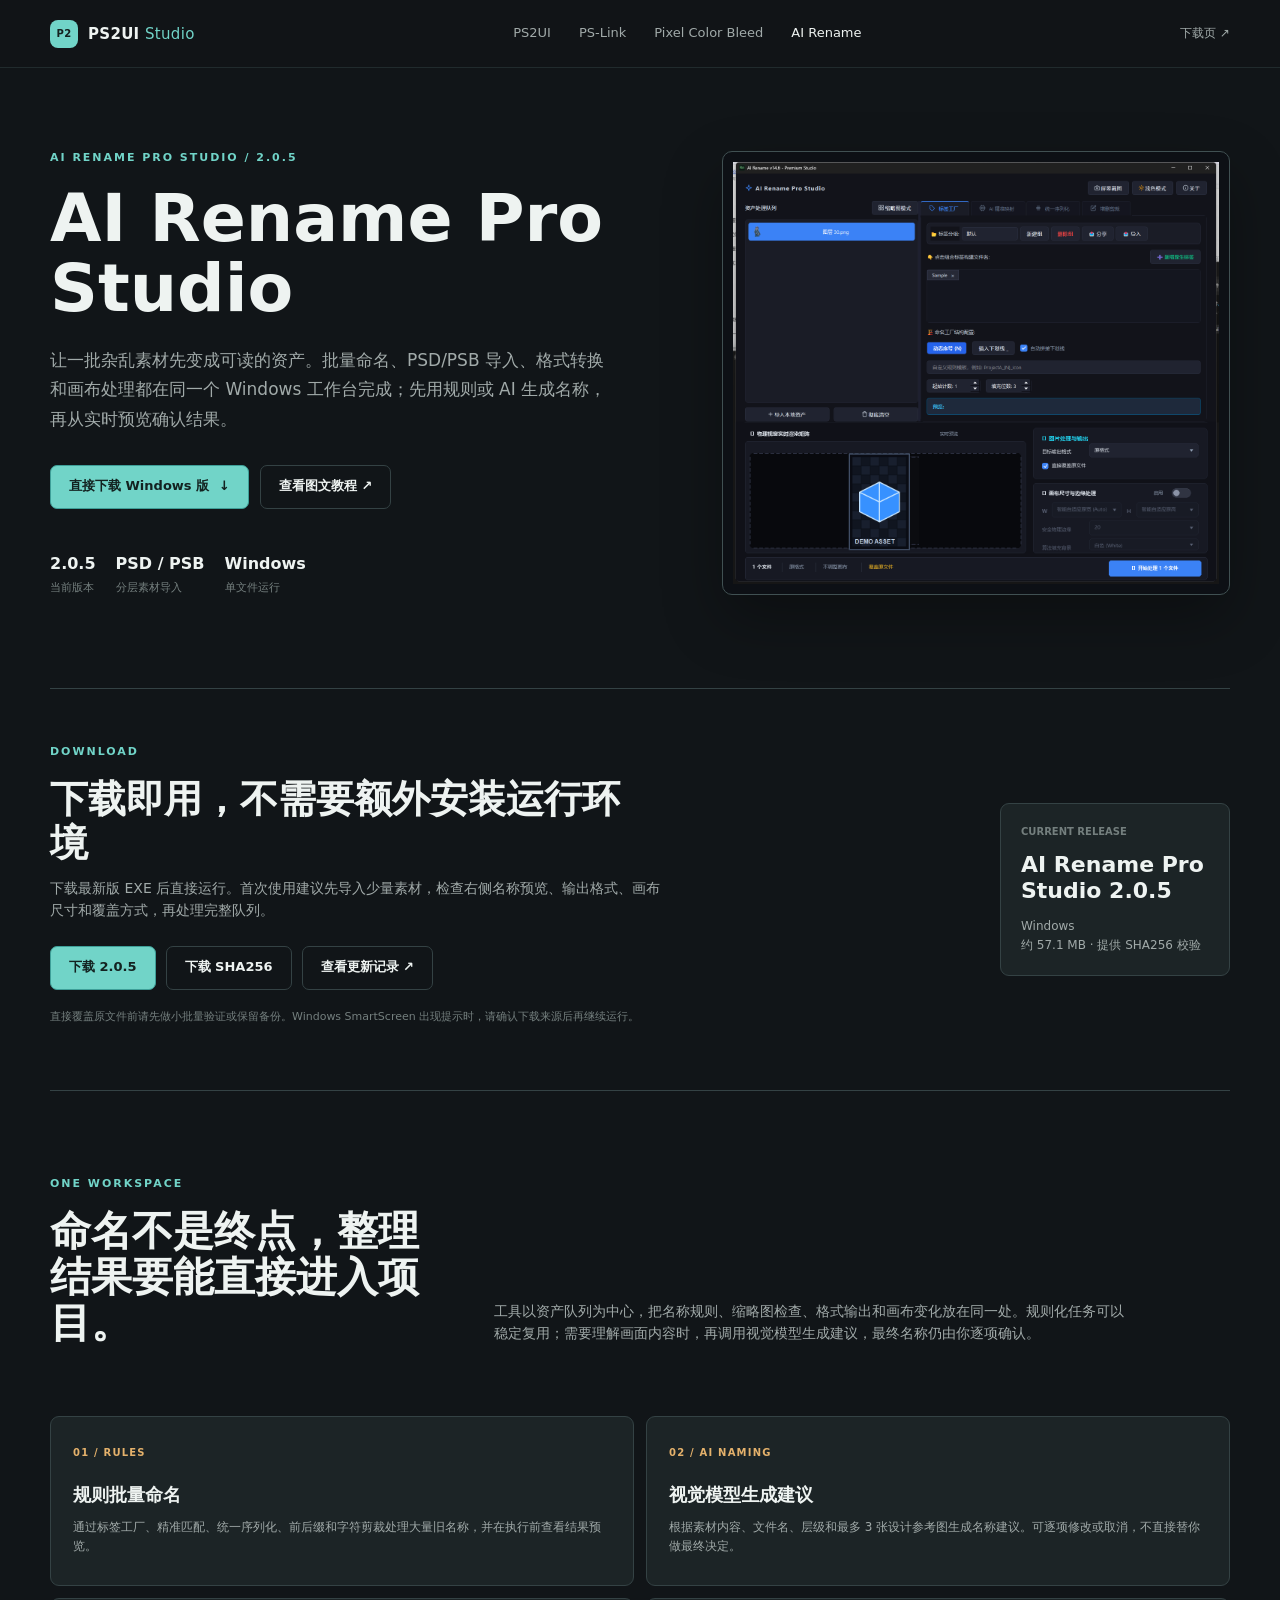
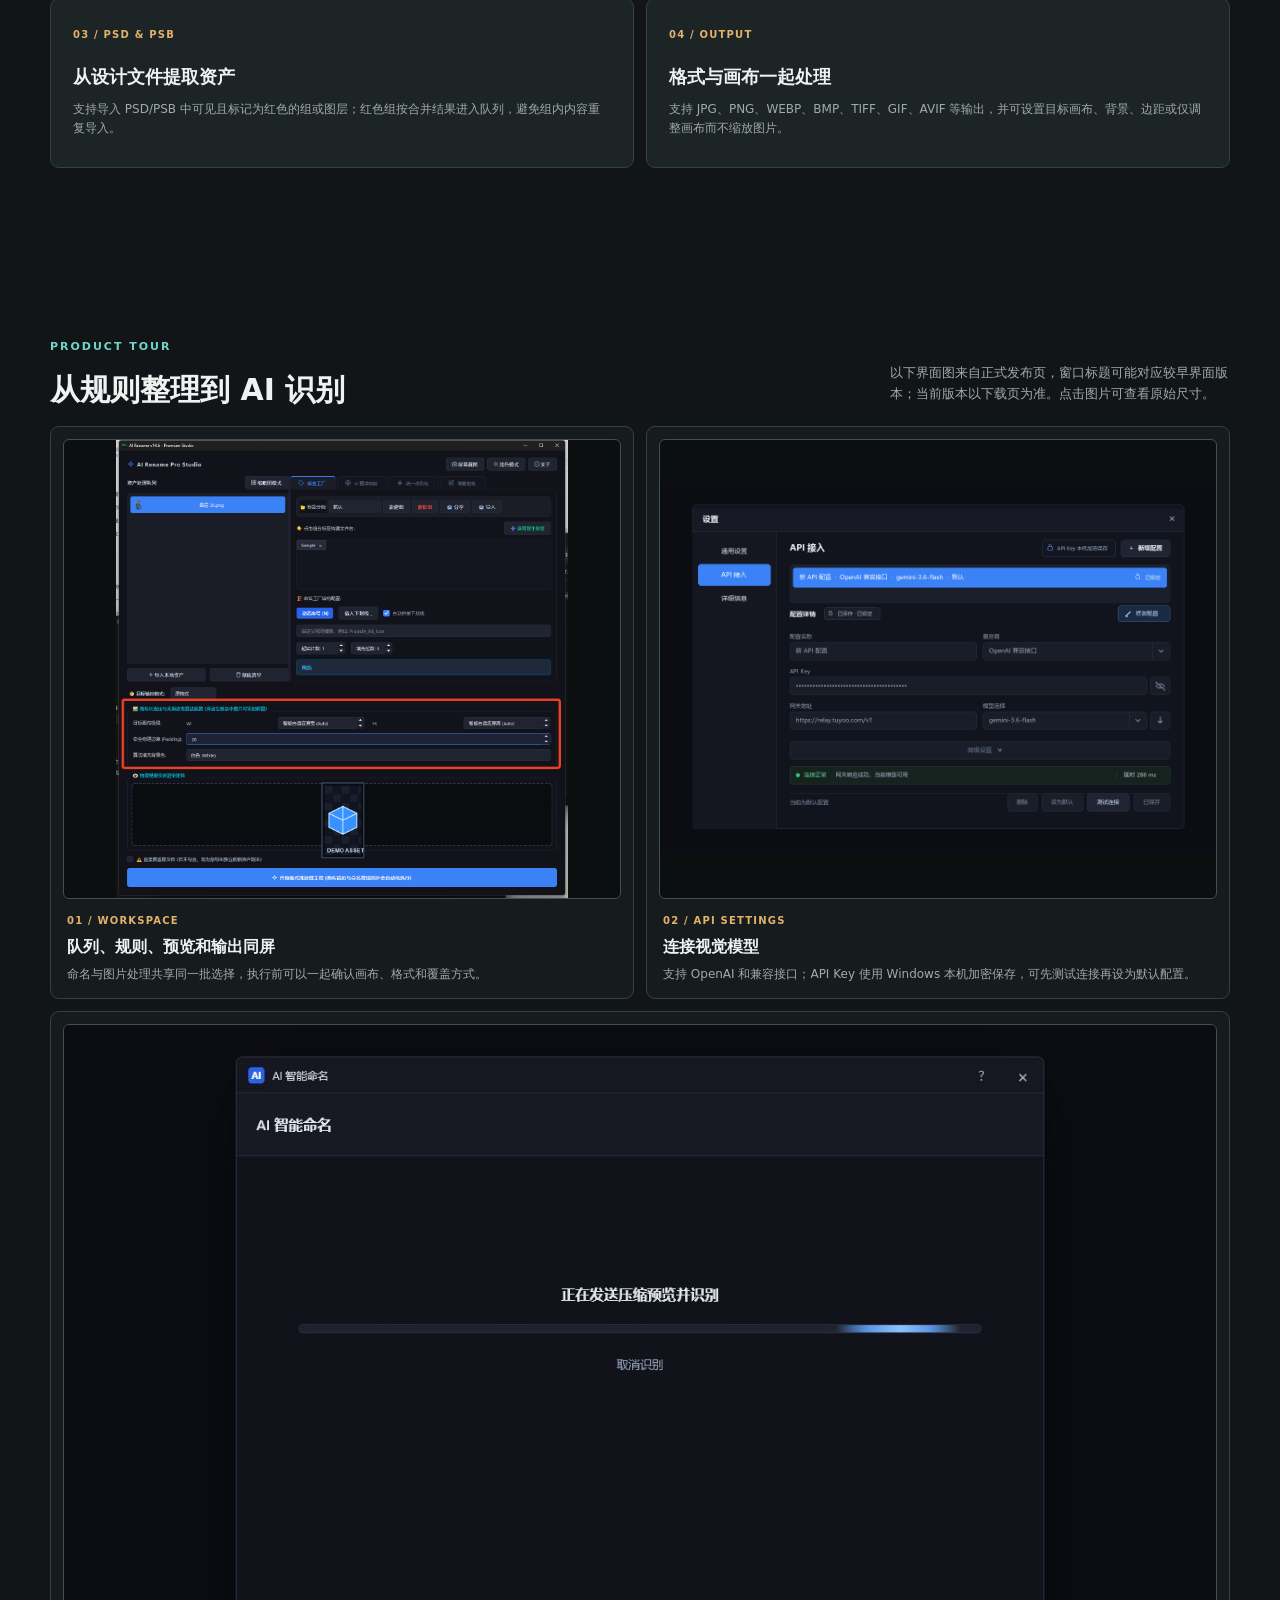
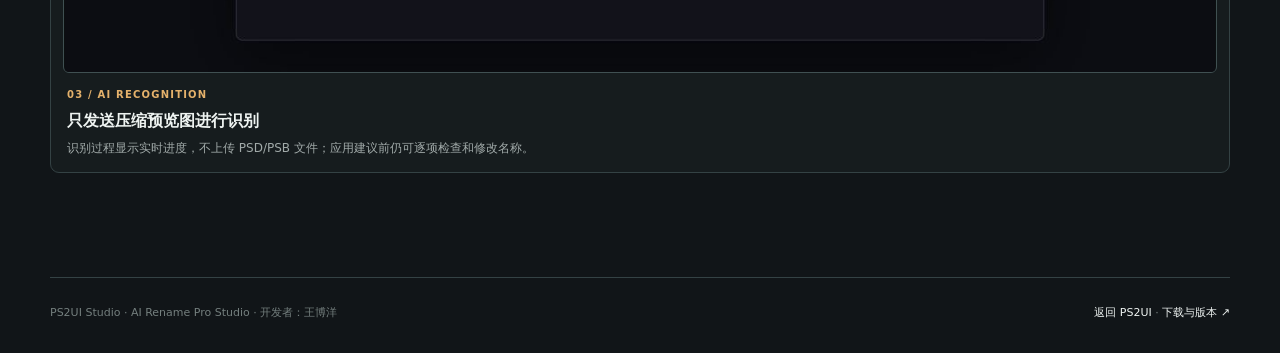
==== commit aec944cf: "docs: correct AI Rename developer credit" ====
--- a/site/ai-rename.html
+++ b/site/ai-rename.html
@@ -65,6 +65,6 @@
       </section>
     </main>
 
-    <footer class="site-footer section-shell"><span>PS2UI Studio · AI Rename Pro Studio · 开发者：郝利苗</span><span><a href="./">返回 PS2UI</a> · <a href="https://github.com/LeoWalker023/AI-Rename-Pro-Studio-Releases/releases/latest" target="_blank" rel="noreferrer">下载与版本 ↗</a></span></footer>
+    <footer class="site-footer section-shell"><span>PS2UI Studio · AI Rename Pro Studio · 开发者：王博洋</span><span><a href="./">返回 PS2UI</a> · <a href="https://github.com/LeoWalker023/AI-Rename-Pro-Studio-Releases/releases/latest" target="_blank" rel="noreferrer">下载与版本 ↗</a></span></footer>
   </body>
 </html>
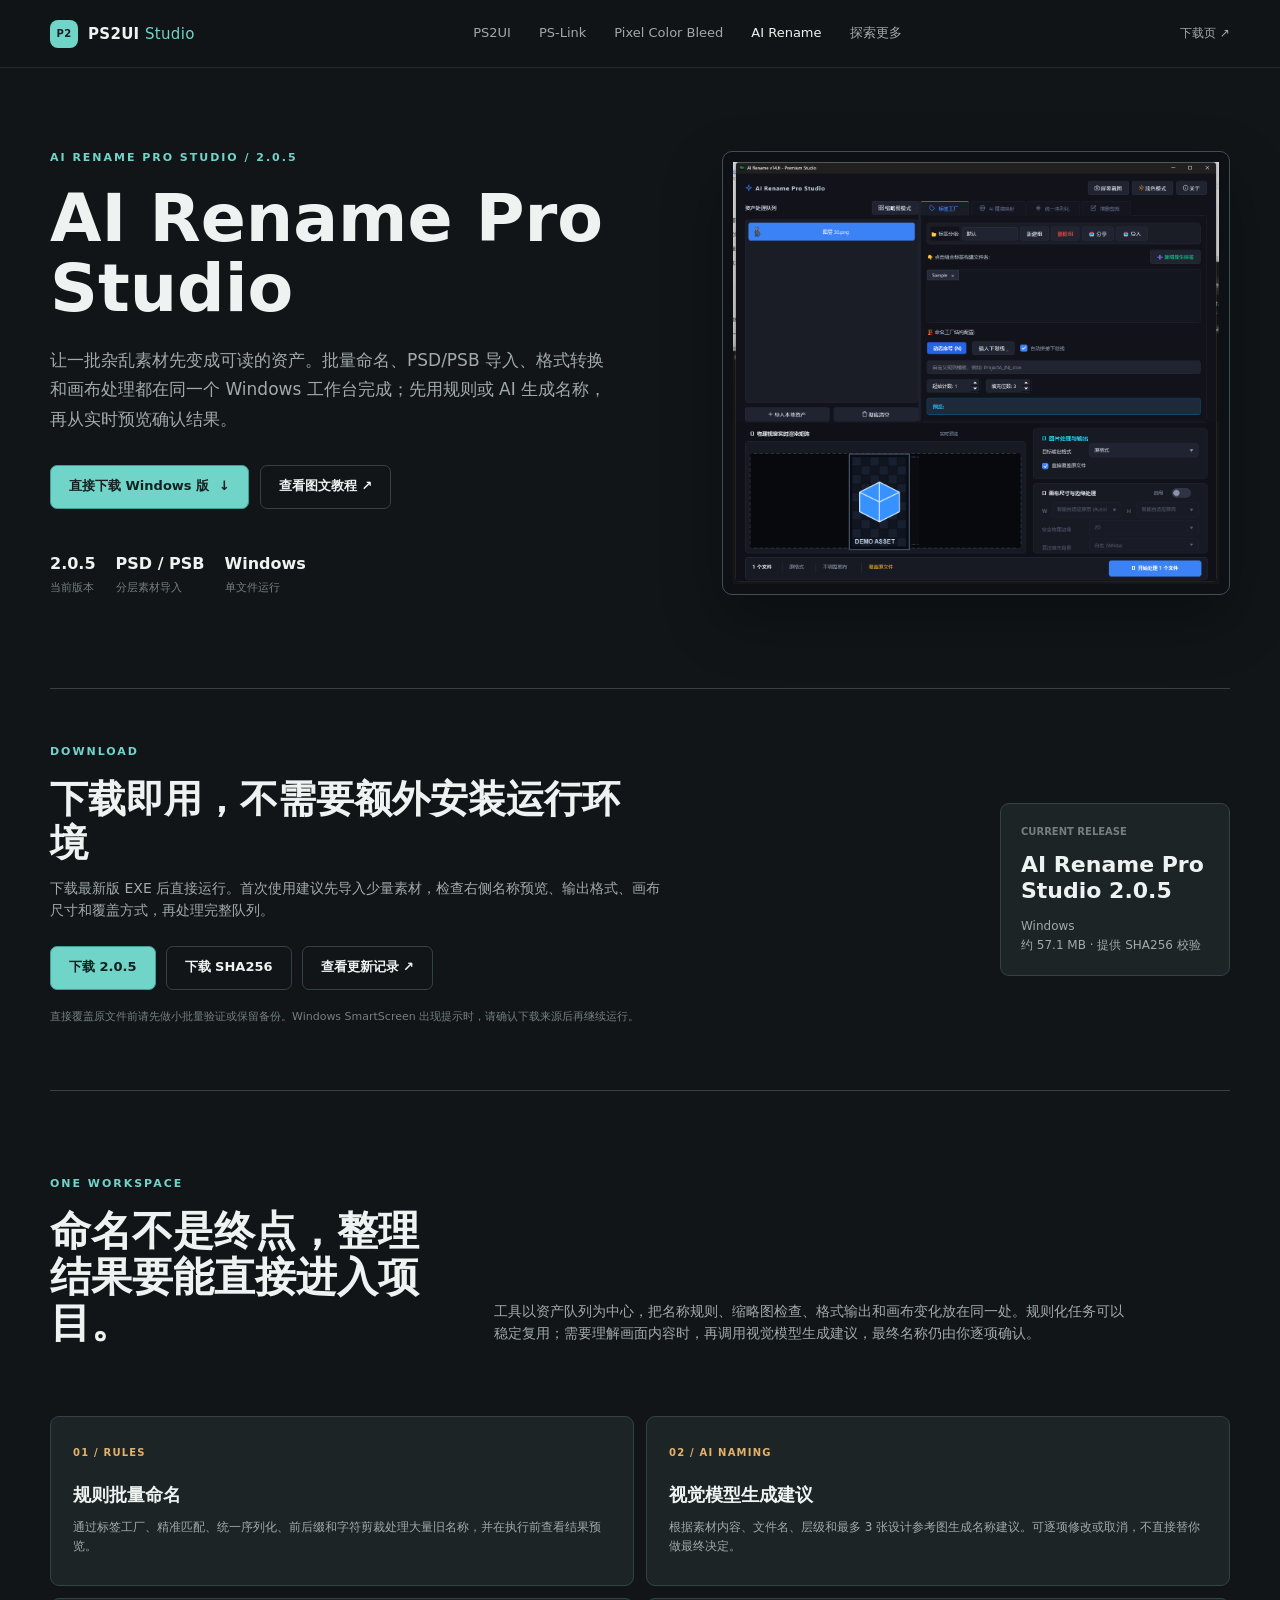
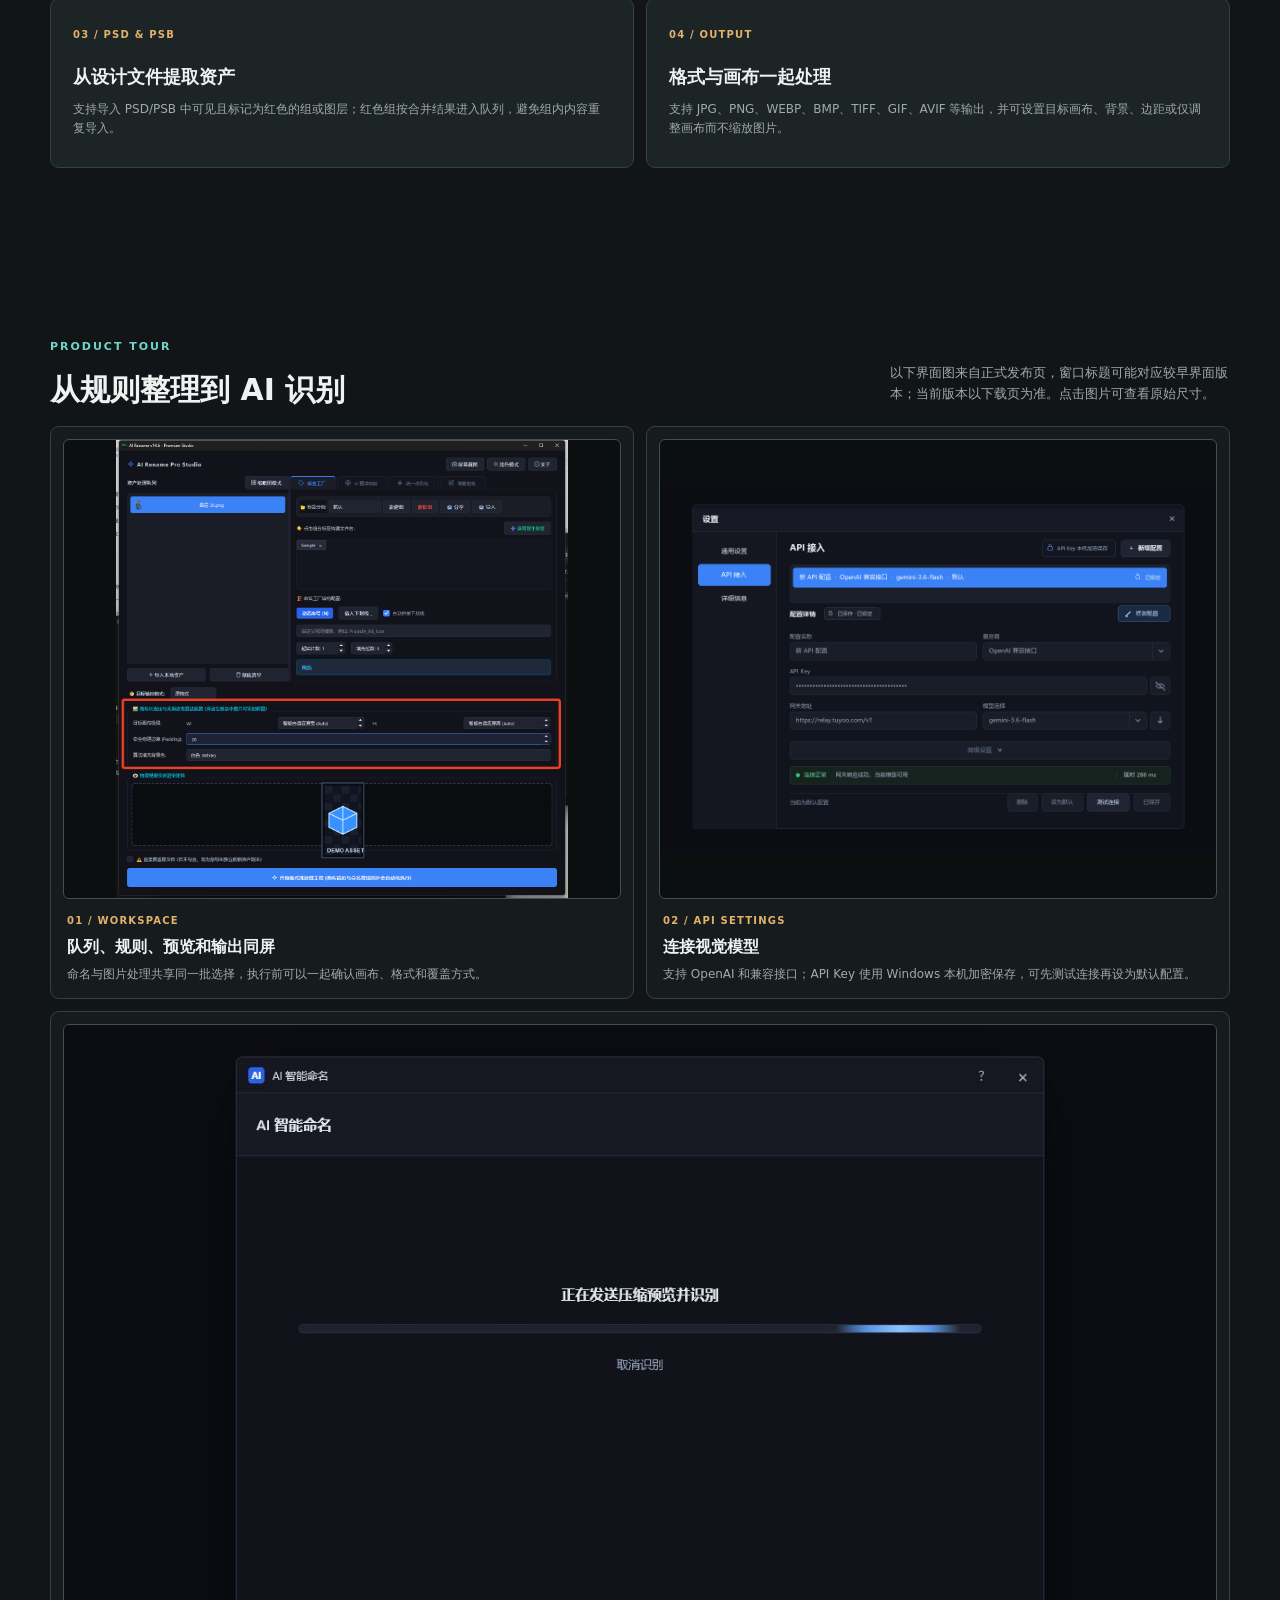
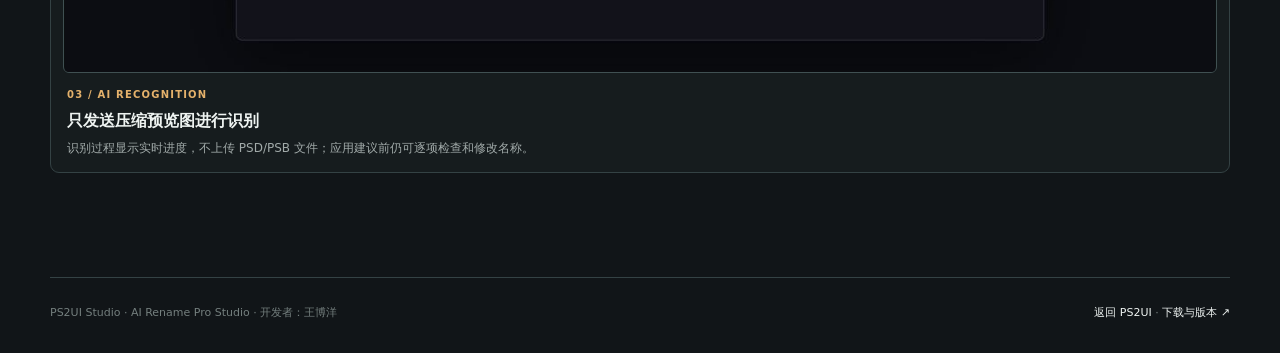
==== commit 7da560b6: "feat: add explore more navigation" ====
--- a/site/ai-rename.html
+++ b/site/ai-rename.html
@@ -16,6 +16,7 @@
         <a href="./ps-link.html">PS-Link</a>
         <a href="./pixel-color-bleed.html">Pixel Color Bleed</a>
         <a class="current" href="./ai-rename.html" aria-current="page">AI Rename</a>
+        <a href="https://leowalker023.github.io/lnspiration/" target="_blank" rel="noreferrer">探索更多</a>
       </nav>
       <a class="header-link" href="https://github.com/LeoWalker023/AI-Rename-Pro-Studio-Releases/releases/latest" target="_blank" rel="noreferrer">下载页 <span aria-hidden="true">↗</span></a>
     </header>
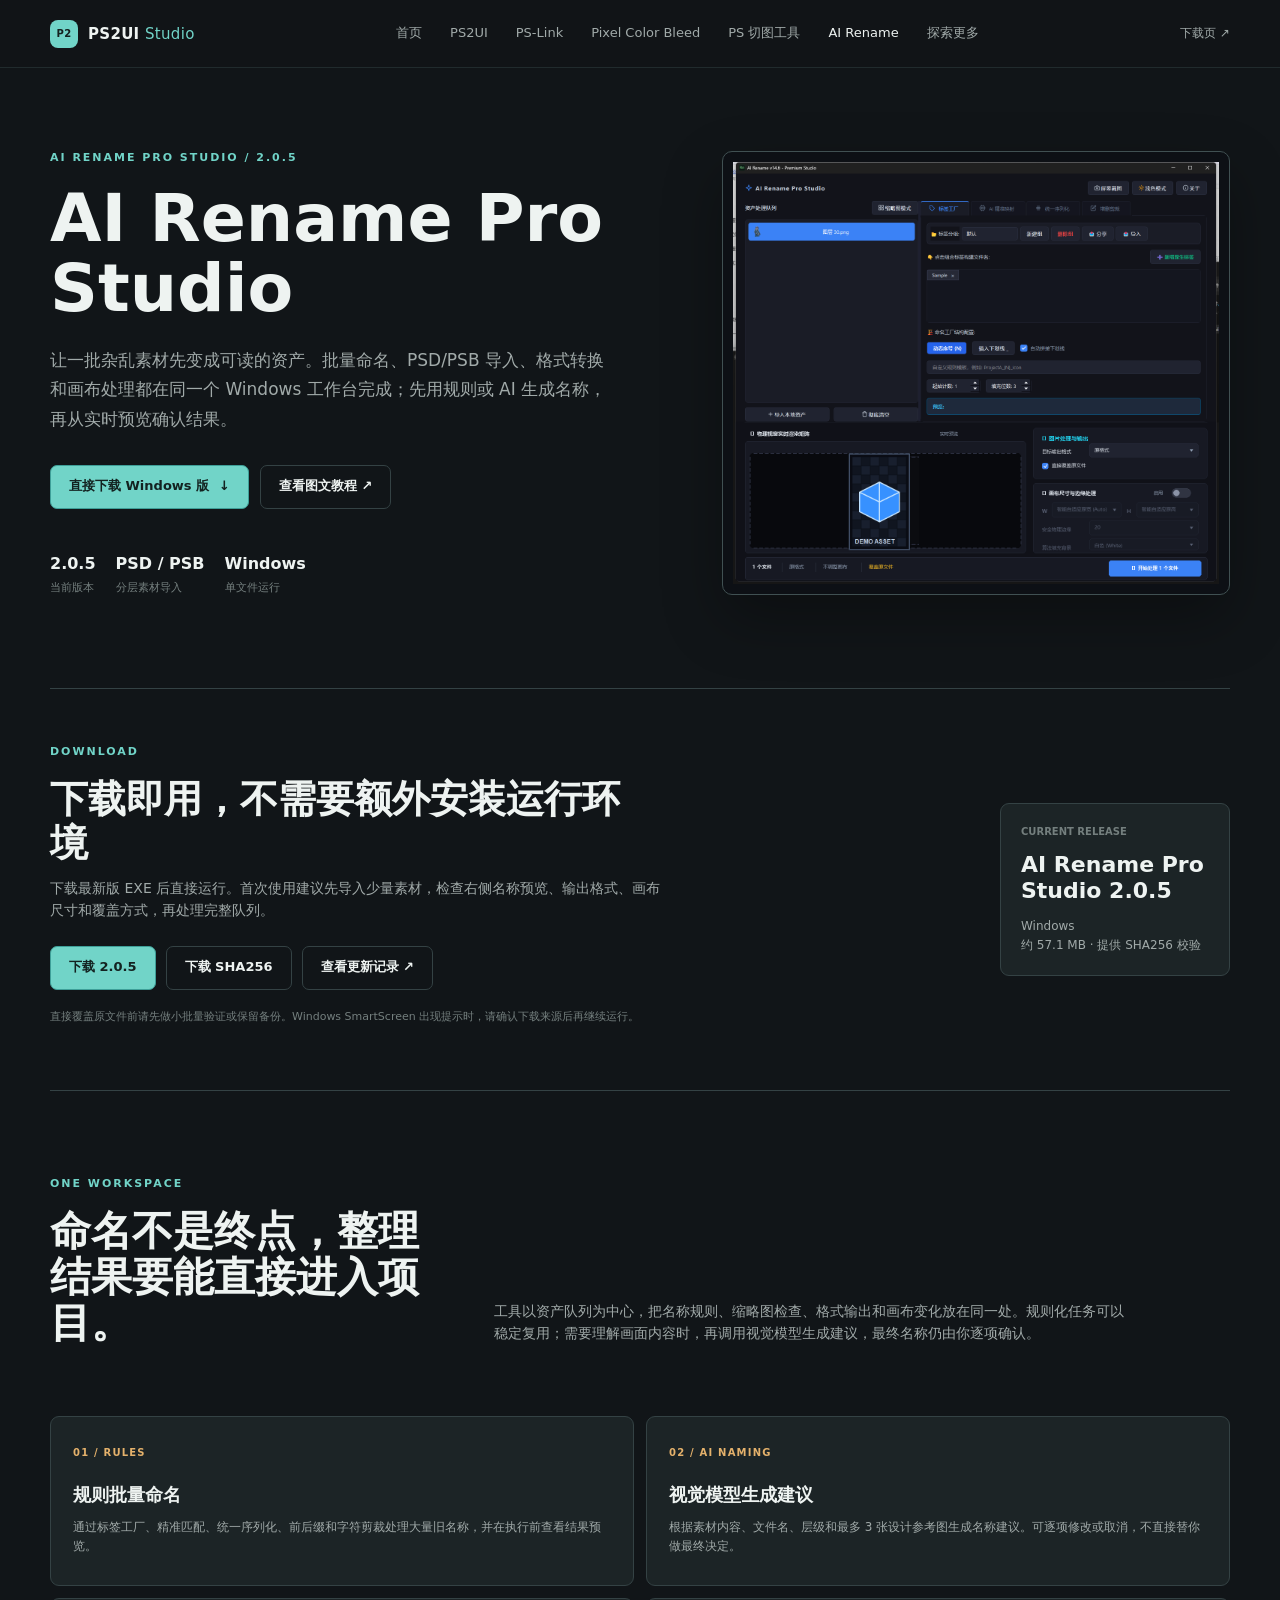
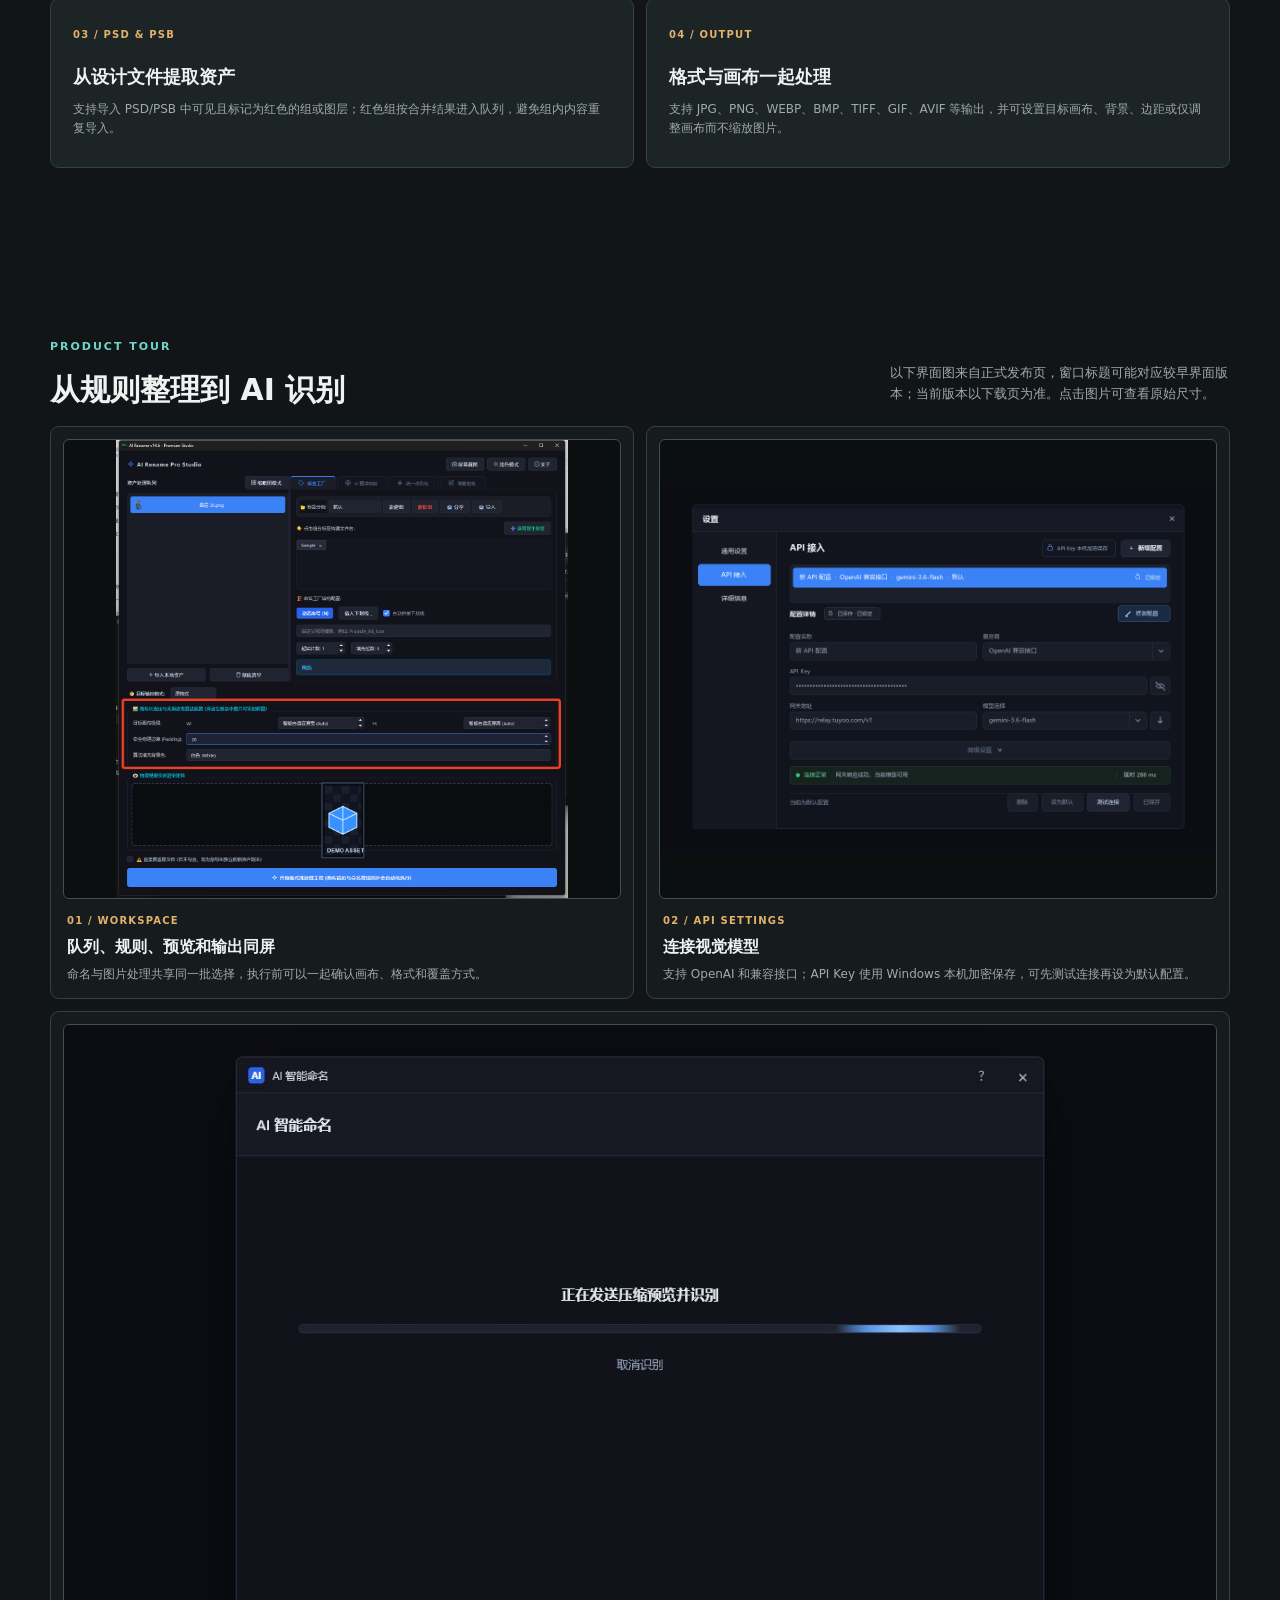
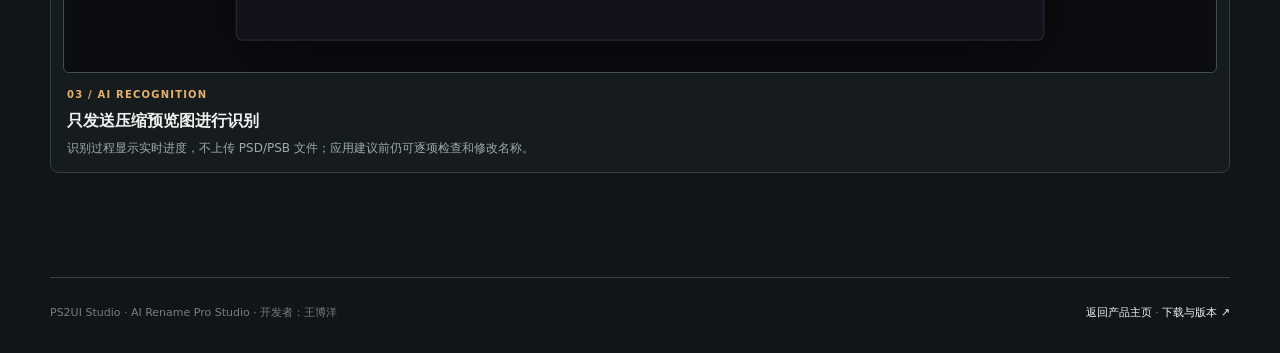
==== commit de3925cb: "docs: connect PS2UI site to product homepage" ====
--- a/site/ai-rename.html
+++ b/site/ai-rename.html
@@ -6,16 +6,19 @@
     <meta name="theme-color" content="#111518" />
     <meta name="description" content="AI Rename Pro Studio 是面向设计资产、游戏资源和图片素材的 Windows 批量命名与整理工具。" />
     <title>AI Rename Pro Studio | PS2UI Studio</title>
+    <link rel="canonical" href="https://homer79980.github.io/ai-rename.html" />
     <link rel="stylesheet" href="./styles.css" />
   </head>
   <body class="tool-page">
     <header class="site-header">
-      <a class="wordmark" href="./" aria-label="PS2UI Studio 首页"><span class="wordmark-mark">P2</span><span>PS2UI <em>Studio</em></span></a>
+      <a class="wordmark" href="https://homer79980.github.io/" aria-label="PS2UI Studio 产品主页"><span class="wordmark-mark">P2</span><span>PS2UI <em>Studio</em></span></a>
       <nav class="site-nav" aria-label="主导航">
+        <a href="https://homer79980.github.io/">首页</a>
         <a href="./">PS2UI</a>
-        <a href="./ps-link.html">PS-Link</a>
-        <a href="./pixel-color-bleed.html">Pixel Color Bleed</a>
-        <a class="current" href="./ai-rename.html" aria-current="page">AI Rename</a>
+        <a href="https://homer79980.github.io/ps-link.html">PS-Link</a>
+        <a href="https://homer79980.github.io/pixel-color-bleed.html">Pixel Color Bleed</a>
+        <a href="https://homer79980.github.io/ps-slicer.html">PS 切图工具</a>
+        <a class="current" href="https://homer79980.github.io/ai-rename.html" aria-current="page">AI Rename</a>
         <a href="https://leowalker023.github.io/lnspiration/" target="_blank" rel="noreferrer">探索更多</a>
       </nav>
       <a class="header-link" href="https://github.com/LeoWalker023/AI-Rename-Pro-Studio-Releases/releases/latest" target="_blank" rel="noreferrer">下载页 <span aria-hidden="true">↗</span></a>
@@ -66,6 +69,6 @@
       </section>
     </main>
 
-    <footer class="site-footer section-shell"><span>PS2UI Studio · AI Rename Pro Studio · 开发者：王博洋</span><span><a href="./">返回 PS2UI</a> · <a href="https://github.com/LeoWalker023/AI-Rename-Pro-Studio-Releases/releases/latest" target="_blank" rel="noreferrer">下载与版本 ↗</a></span></footer>
+    <footer class="site-footer section-shell"><span>PS2UI Studio · AI Rename Pro Studio · 开发者：王博洋</span><span><a href="https://homer79980.github.io/">返回产品主页</a> · <a href="https://github.com/LeoWalker023/AI-Rename-Pro-Studio-Releases/releases/latest" target="_blank" rel="noreferrer">下载与版本 ↗</a></span></footer>
   </body>
 </html>
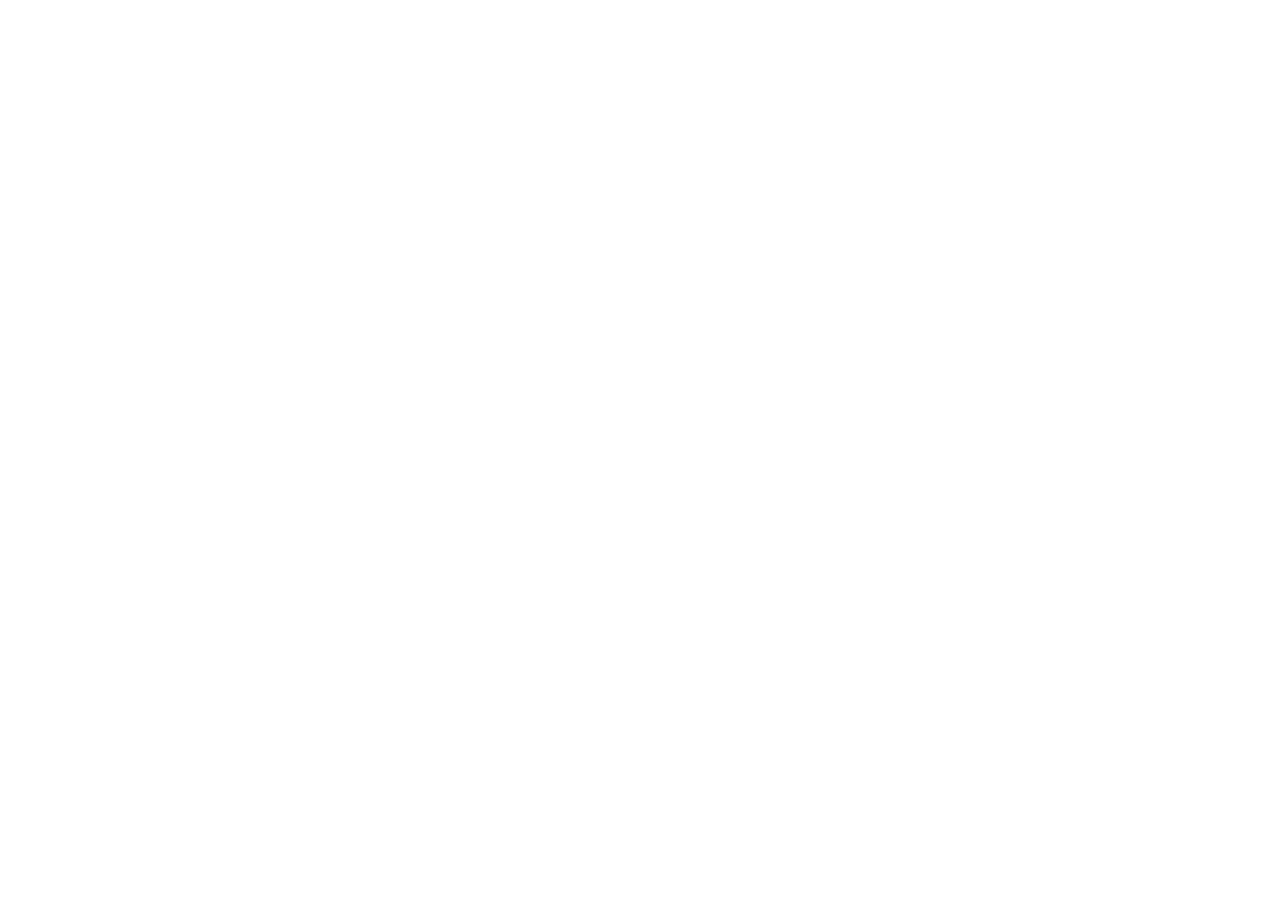
==== commit 2fec3278: "refactor: redirect legacy product pages" ====
--- a/site/ai-rename.html
+++ b/site/ai-rename.html
@@ -3,72 +3,11 @@
   <head>
     <meta charset="UTF-8" />
     <meta name="viewport" content="width=device-width, initial-scale=1" />
-    <meta name="theme-color" content="#111518" />
-    <meta name="description" content="AI Rename Pro Studio 是面向设计资产、游戏资源和图片素材的 Windows 批量命名与整理工具。" />
+    <meta http-equiv="refresh" content="0; url=https://homer79980.github.io/ai-rename.html" />
+    <link rel="canonical" href="https://homer79980.github.io/ai-rename.html" />
     <title>AI Rename Pro Studio | PS2UI Studio</title>
-    <link rel="canonical" href="https://homer79980.github.io/ai-rename.html" />
-    <link rel="stylesheet" href="./styles.css" />
   </head>
-  <body class="tool-page">
-    <header class="site-header">
-      <a class="wordmark" href="https://homer79980.github.io/" aria-label="PS2UI Studio 产品主页"><span class="wordmark-mark">P2</span><span>PS2UI <em>Studio</em></span></a>
-      <nav class="site-nav" aria-label="主导航">
-        <a href="https://homer79980.github.io/">首页</a>
-        <a href="./">PS2UI</a>
-        <a href="https://homer79980.github.io/ps-link.html">PS-Link</a>
-        <a href="https://homer79980.github.io/pixel-color-bleed.html">Pixel Color Bleed</a>
-        <a href="https://homer79980.github.io/ps-slicer.html">PS 切图工具</a>
-        <a class="current" href="https://homer79980.github.io/ai-rename.html" aria-current="page">AI Rename</a>
-        <a href="https://leowalker023.github.io/lnspiration/" target="_blank" rel="noreferrer">探索更多</a>
-      </nav>
-      <a class="header-link" href="https://github.com/LeoWalker023/AI-Rename-Pro-Studio-Releases/releases/latest" target="_blank" rel="noreferrer">下载页 <span aria-hidden="true">↗</span></a>
-    </header>
-
-    <main id="top">
-      <section class="tool-page-hero section-shell">
-        <div class="tool-page-copy">
-          <p class="eyebrow">AI RENAME PRO STUDIO / 2.0.5</p>
-          <h1>AI Rename Pro Studio</h1>
-          <p class="hero-lead">让一批杂乱素材先变成可读的资产。批量命名、PSD/PSB 导入、格式转换和画布处理都在同一个 Windows 工作台完成；先用规则或 AI 生成名称，再从实时预览确认结果。</p>
-          <div class="hero-actions"><a class="button button-primary" href="https://github.com/LeoWalker023/AI-Rename-Pro-Studio-Releases/releases/download/v2.0.5/AI-Rename-Pro-Studio-2.0.5.exe">直接下载 Windows 版 <span aria-hidden="true">↓</span></a><a class="button button-quiet" href="https://github.com/LeoWalker023/AI-Rename-Pro-Studio-Releases/blob/main/docs/AI-RENAME-README.md" target="_blank" rel="noreferrer">查看图文教程 ↗</a></div>
-          <div class="hero-facts" aria-label="AI Rename Pro Studio 信息"><span><strong>2.0.5</strong> 当前版本</span><span><strong>PSD / PSB</strong> 分层素材导入</span><span><strong>Windows</strong> 单文件运行</span></div>
-        </div>
-        <div class="tool-page-visual ai-rename-visual"><a href="./assets/ai-rename-main.png" target="_blank" rel="noreferrer"><img src="./assets/ai-rename-main.png" alt="AI Rename Pro Studio 主界面，包含资产队列、命名规则、输出与画布设置" /></a></div>
-      </section>
-
-      <section class="section-shell tool-download ai-rename-download">
-        <div class="tool-download-copy">
-          <p class="eyebrow">DOWNLOAD</p>
-          <h2>下载即用，不需要额外安装运行环境</h2>
-          <p>下载最新版 EXE 后直接运行。首次使用建议先导入少量素材，检查右侧名称预览、输出格式、画布尺寸和覆盖方式，再处理完整队列。</p>
-          <div class="tool-download-actions"><a class="button button-primary" href="https://github.com/LeoWalker023/AI-Rename-Pro-Studio-Releases/releases/download/v2.0.5/AI-Rename-Pro-Studio-2.0.5.exe">下载 2.0.5</a><a class="button button-quiet" href="https://github.com/LeoWalker023/AI-Rename-Pro-Studio-Releases/releases/download/v2.0.5/AI-Rename-Pro-Studio-2.0.5.exe.sha256">下载 SHA256</a><a class="button button-quiet" href="https://github.com/LeoWalker023/AI-Rename-Pro-Studio-Releases/releases/latest" target="_blank" rel="noreferrer">查看更新记录 ↗</a></div>
-          <p class="tool-note">直接覆盖原文件前请先做小批量验证或保留备份。Windows SmartScreen 出现提示时，请确认下载来源后再继续运行。</p>
-        </div>
-        <aside class="download-spec" aria-label="下载信息"><span>CURRENT RELEASE</span><strong>AI Rename Pro Studio 2.0.5</strong><small>Windows<br />约 57.1 MB · 提供 SHA256 校验</small></aside>
-      </section>
-
-      <section class="section-shell tool-explanation">
-        <div><p class="eyebrow">ONE WORKSPACE</p><h2>命名不是终点，整理结果要能直接进入项目。</h2></div>
-        <p>工具以资产队列为中心，把名称规则、缩略图检查、格式输出和画布变化放在同一处。规则化任务可以稳定复用；需要理解画面内容时，再调用视觉模型生成建议，最终名称仍由你逐项确认。</p>
-      </section>
-
-      <section class="section-shell tool-detail-grid">
-        <article class="tool-detail"><span class="guide-kicker">01 / RULES</span><h3>规则批量命名</h3><p>通过标签工厂、精准匹配、统一序列化、前后缀和字符剪裁处理大量旧名称，并在执行前查看结果预览。</p></article>
-        <article class="tool-detail"><span class="guide-kicker">02 / AI NAMING</span><h3>视觉模型生成建议</h3><p>根据素材内容、文件名、层级和最多 3 张设计参考图生成名称建议。可逐项修改或取消，不直接替你做最终决定。</p></article>
-        <article class="tool-detail"><span class="guide-kicker">03 / PSD &amp; PSB</span><h3>从设计文件提取资产</h3><p>支持导入 PSD/PSB 中可见且标记为红色的组或图层；红色组按合并结果进入队列，避免组内内容重复导入。</p></article>
-        <article class="tool-detail"><span class="guide-kicker">04 / OUTPUT</span><h3>格式与画布一起处理</h3><p>支持 JPG、PNG、WEBP、BMP、TIFF、GIF、AVIF 等输出，并可设置目标画布、背景、边距或仅调整画布而不缩放图片。</p></article>
-      </section>
-
-      <section class="section-shell ai-rename-showcase">
-        <div class="panel-gallery-heading"><div><p class="eyebrow">PRODUCT TOUR</p><h3>从规则整理到 AI 识别</h3></div><p>以下界面图来自正式发布页，窗口标题可能对应较早界面版本；当前版本以下载页为准。点击图片可查看原始尺寸。</p></div>
-        <div class="panel-gallery ai-rename-gallery">
-          <figure class="panel-shot"><div class="panel-shot-image"><a href="./assets/ai-rename-workspace.png" target="_blank" rel="noreferrer"><img src="./assets/ai-rename-workspace.png" alt="AI Rename Pro Studio 画布处理和批量执行界面" /></a></div><figcaption><span class="panel-shot-kicker">01 / WORKSPACE</span><strong>队列、规则、预览和输出同屏</strong><span>命名与图片处理共享同一批选择，执行前可以一起确认画布、格式和覆盖方式。</span></figcaption></figure>
-          <figure class="panel-shot"><div class="panel-shot-image"><a href="./assets/ai-rename-api-settings.png" target="_blank" rel="noreferrer"><img src="./assets/ai-rename-api-settings.png" alt="AI Rename Pro Studio API 接入设置界面" /></a></div><figcaption><span class="panel-shot-kicker">02 / API SETTINGS</span><strong>连接视觉模型</strong><span>支持 OpenAI 和兼容接口；API Key 使用 Windows 本机加密保存，可先测试连接再设为默认配置。</span></figcaption></figure>
-          <figure class="panel-shot panel-shot-wide"><div class="panel-shot-image"><a href="./assets/ai-rename-ai-progress.jpg" target="_blank" rel="noreferrer"><img src="./assets/ai-rename-ai-progress.jpg" alt="AI Rename Pro Studio 正在发送压缩预览并进行 AI 识别" /></a></div><figcaption><span class="panel-shot-kicker">03 / AI RECOGNITION</span><strong>只发送压缩预览图进行识别</strong><span>识别过程显示实时进度，不上传 PSD/PSB 文件；应用建议前仍可逐项检查和修改名称。</span></figcaption></figure>
-        </div>
-      </section>
-    </main>
-
-    <footer class="site-footer section-shell"><span>PS2UI Studio · AI Rename Pro Studio · 开发者：王博洋</span><span><a href="https://homer79980.github.io/">返回产品主页</a> · <a href="https://github.com/LeoWalker023/AI-Rename-Pro-Studio-Releases/releases/latest" target="_blank" rel="noreferrer">下载与版本 ↗</a></span></footer>
+  <body>
+    <p>页面已迁移至 <a href="https://homer79980.github.io/ai-rename.html">AI Rename Pro Studio 产品页</a>。</p>
   </body>
 </html>
